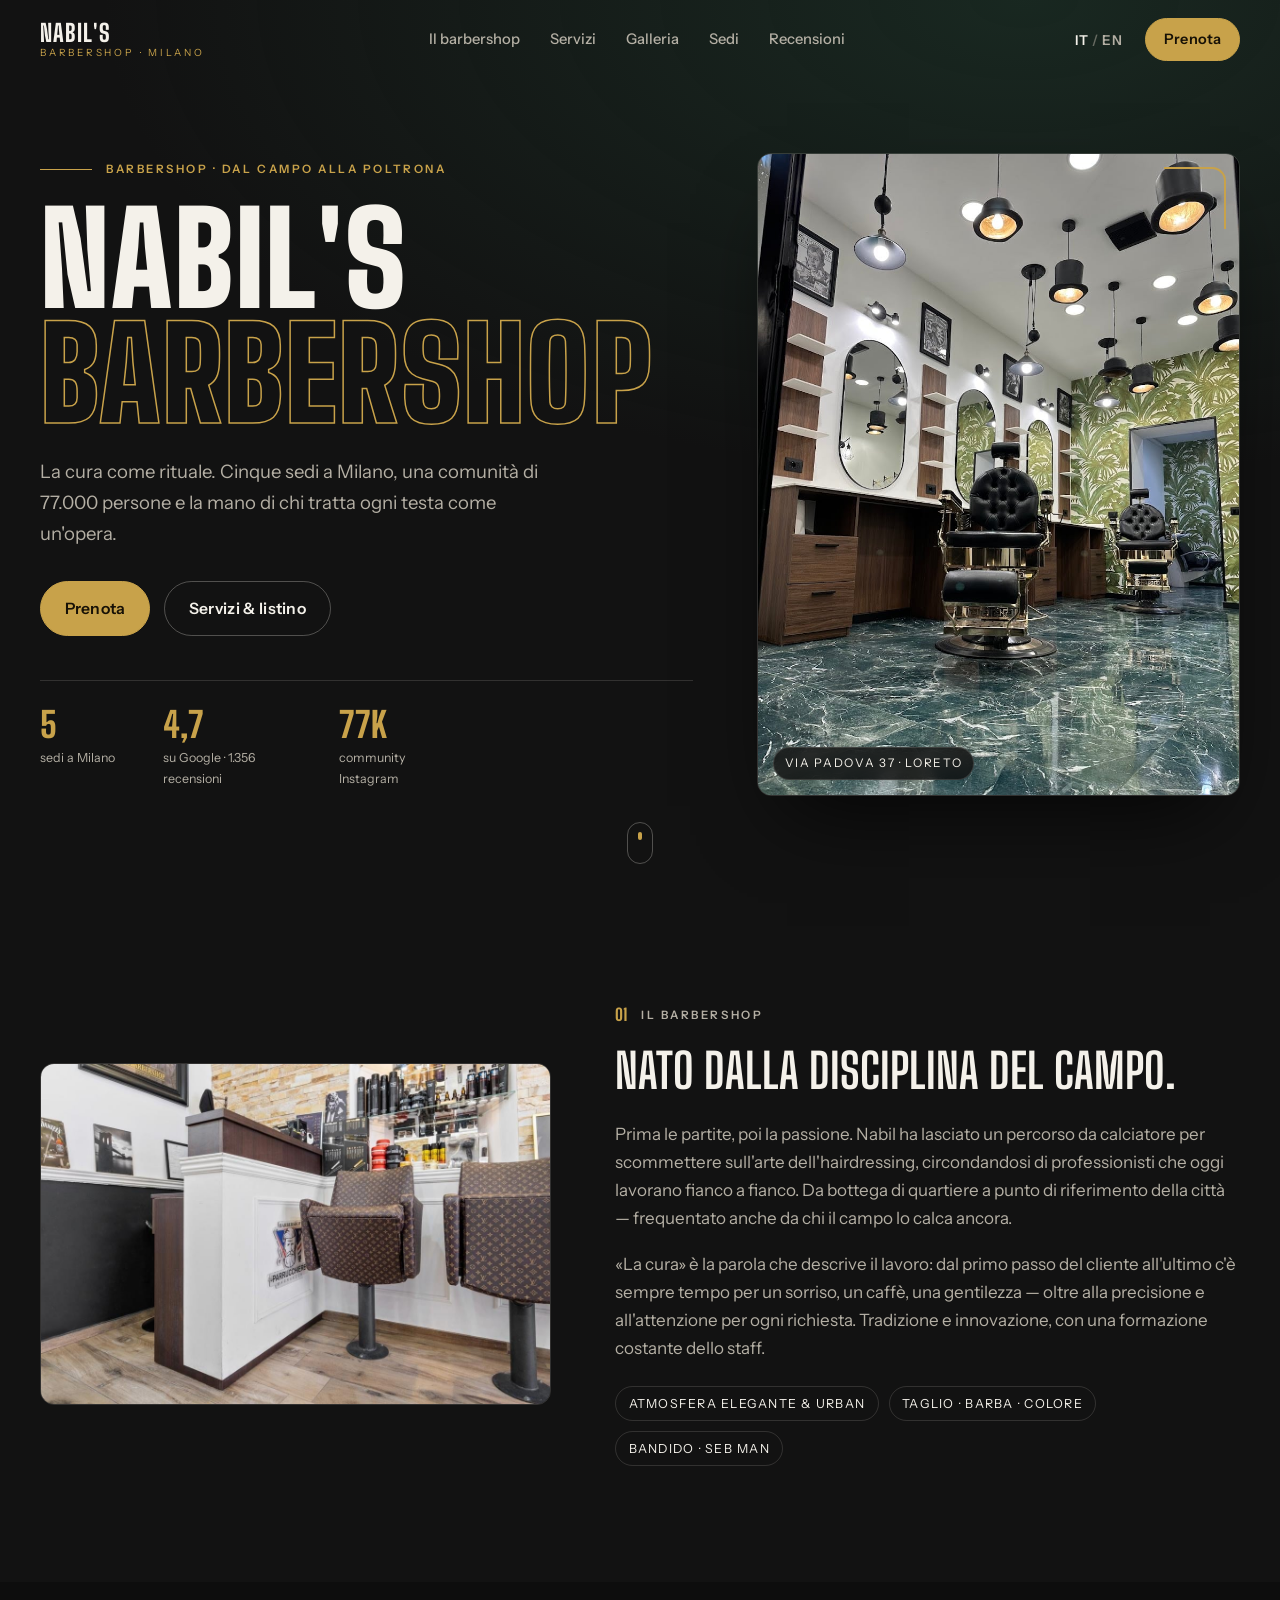
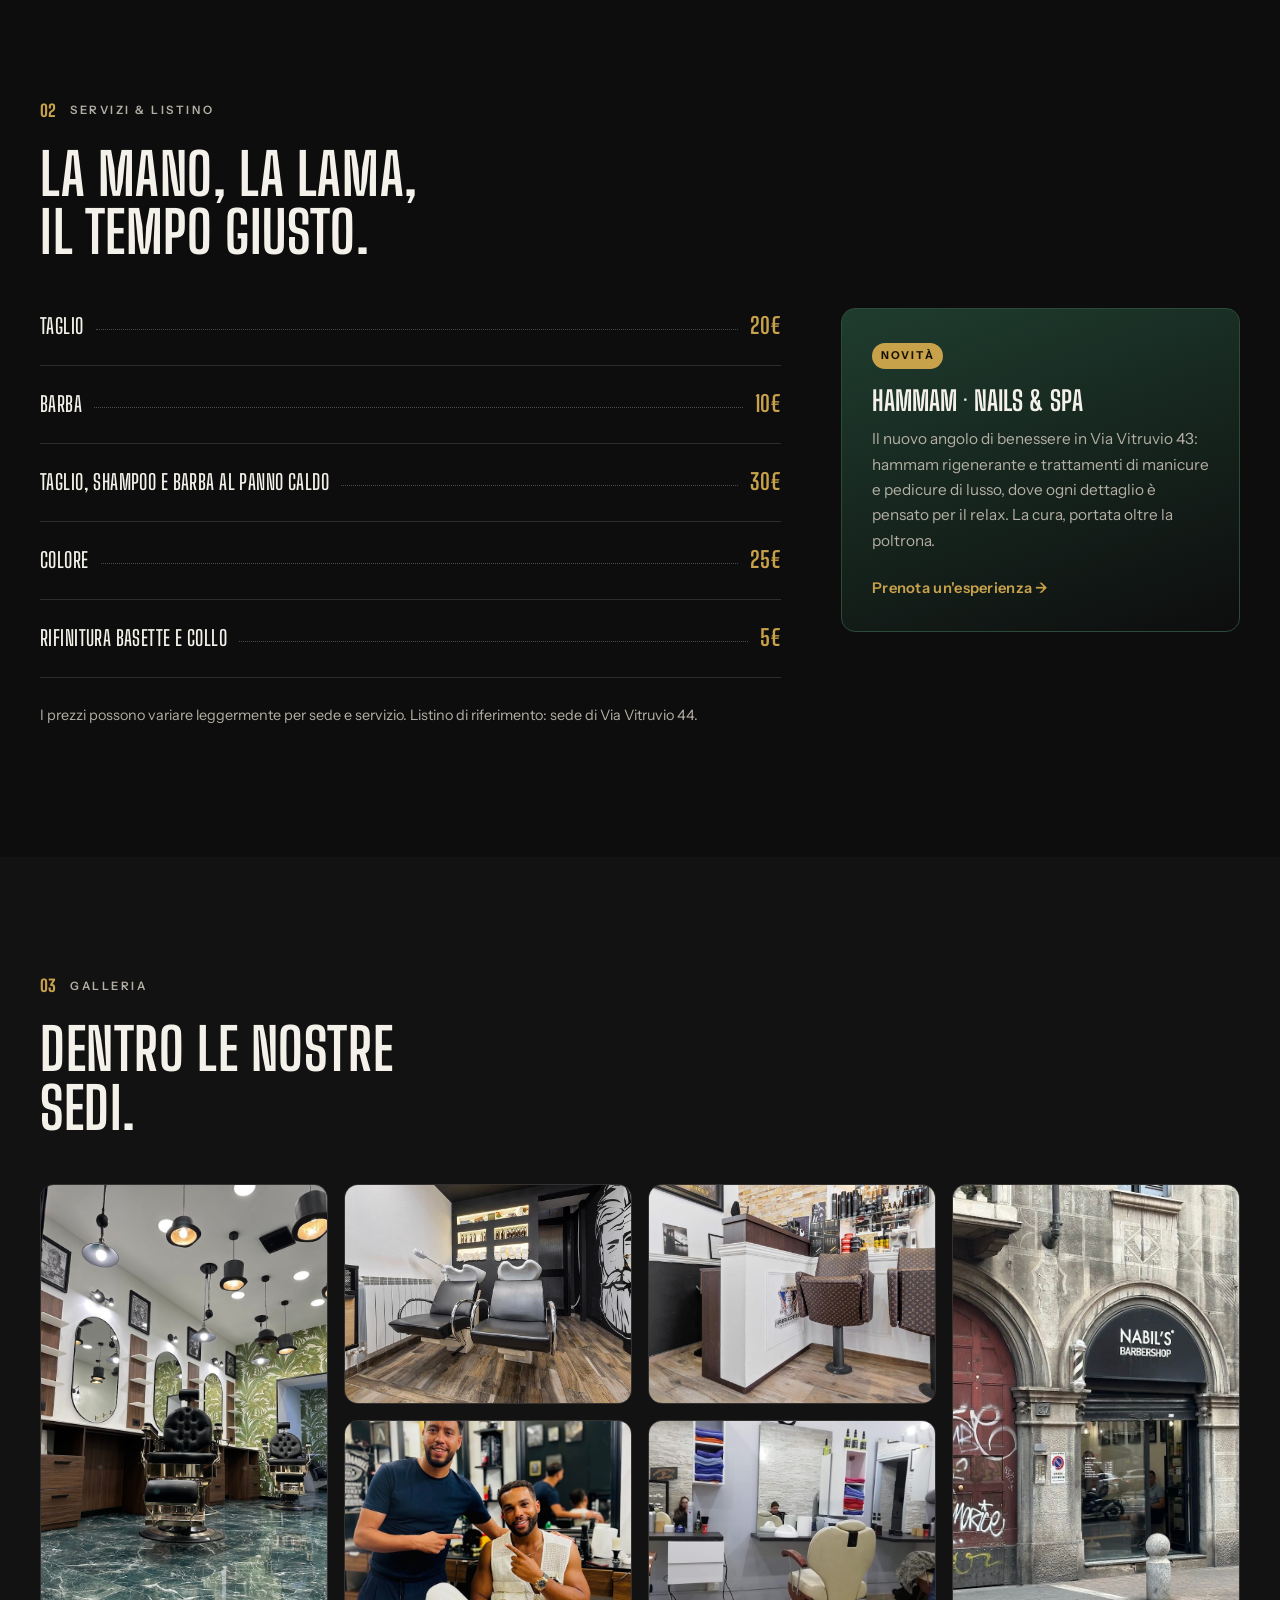
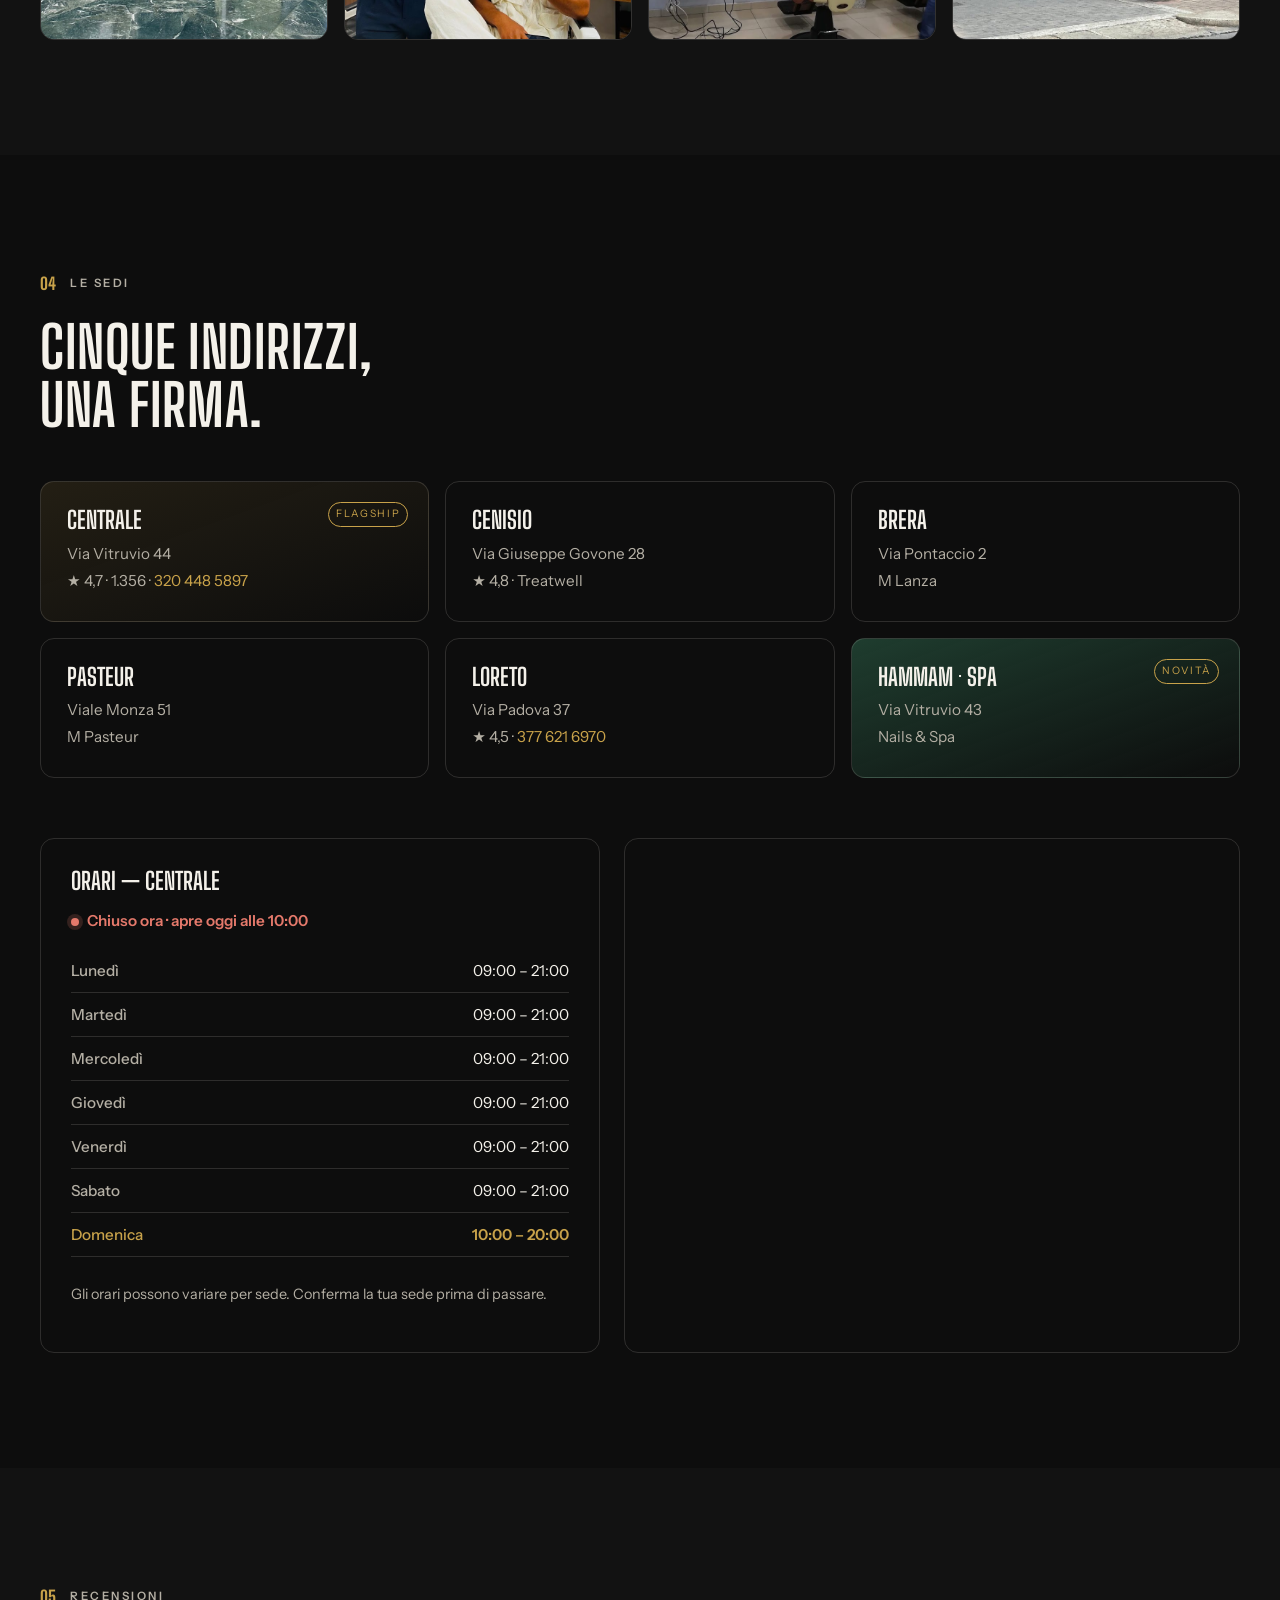
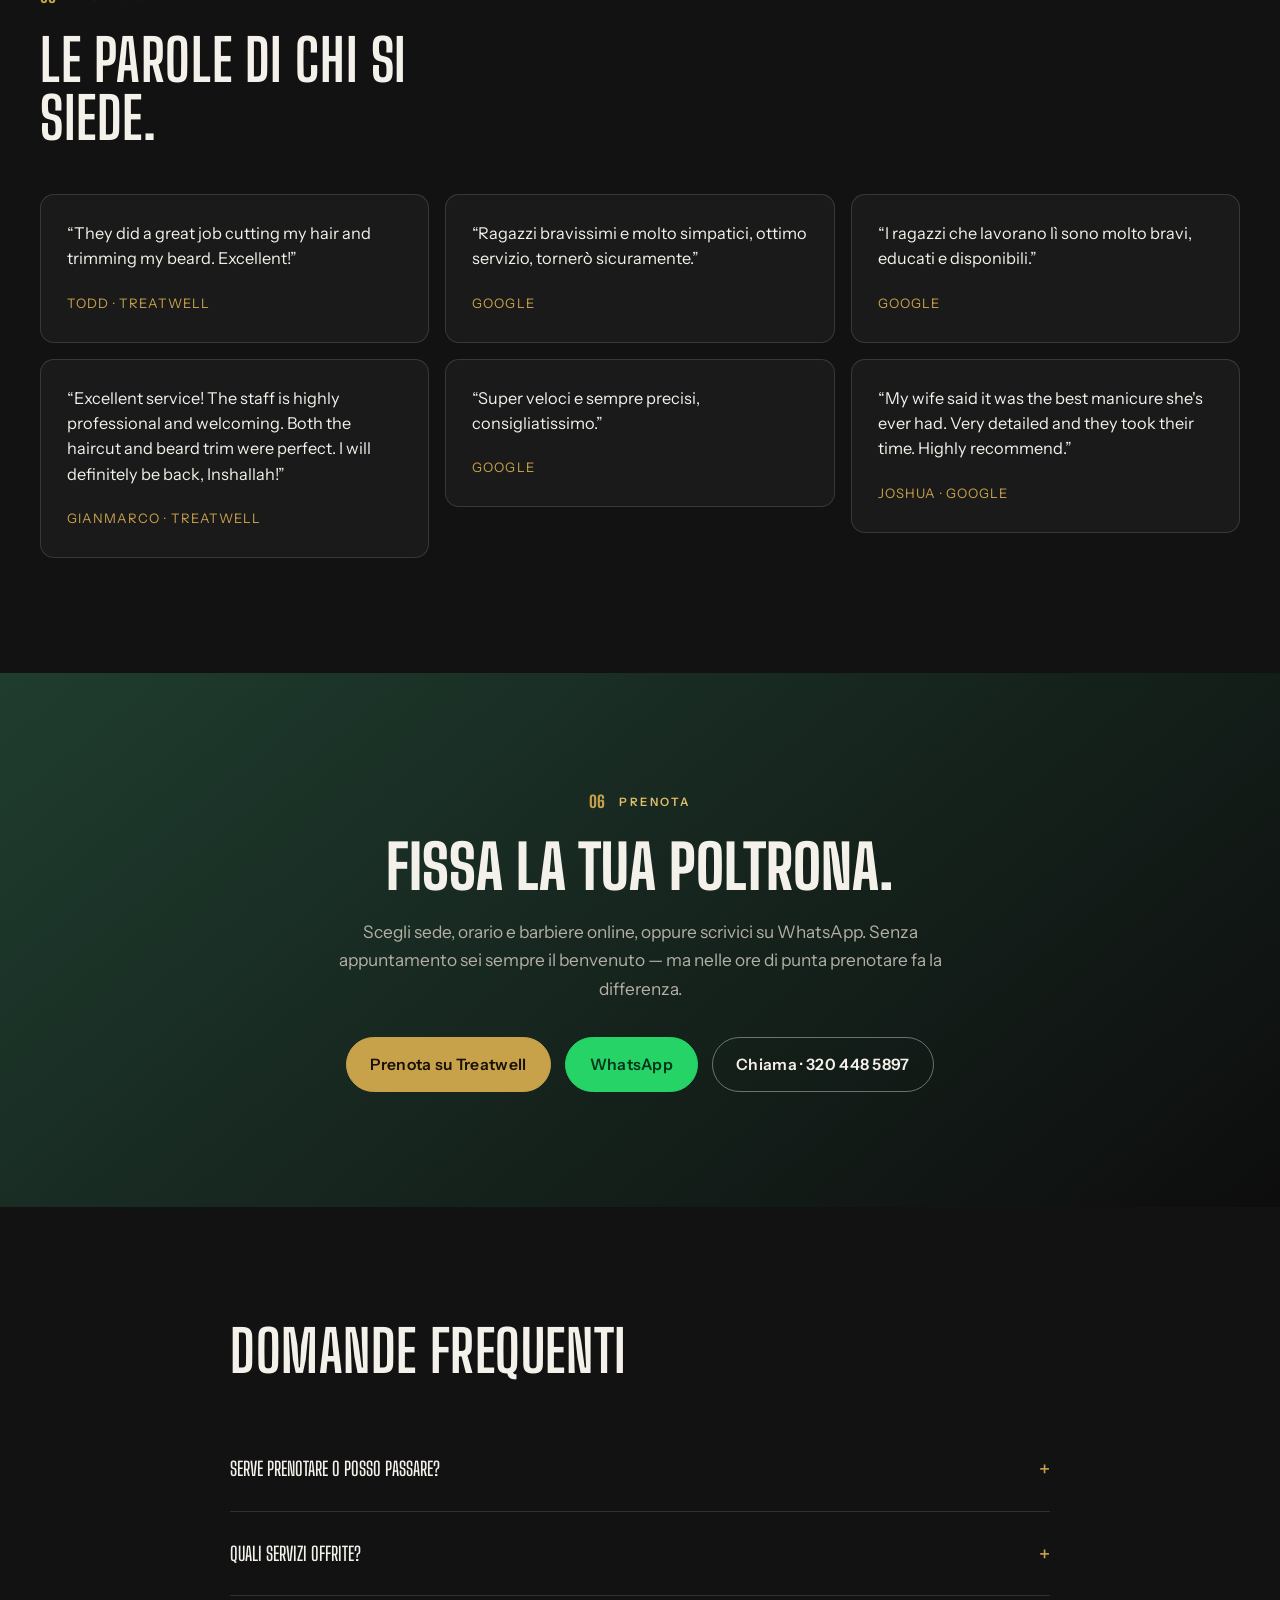
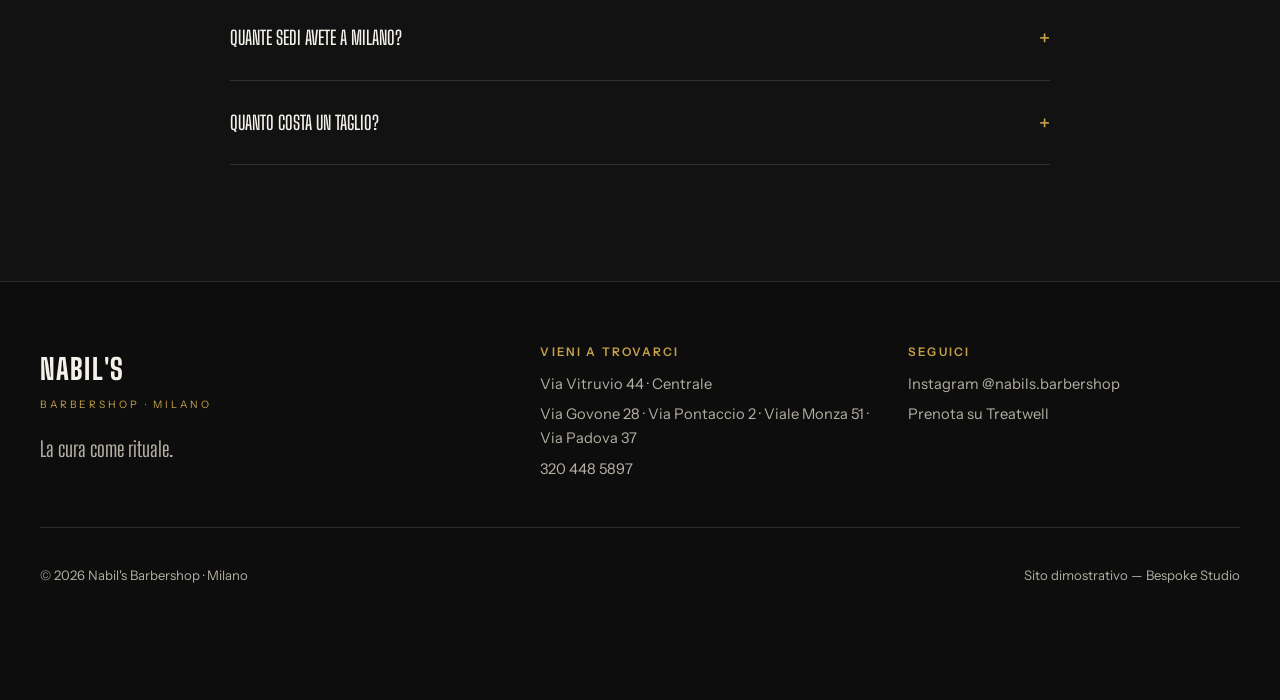
==== index.html @ 321d5876 "Nabil's Barbershop — sito vetrina (demo Bespoke Studio) Barber house urbano a Milano, 5 sedi + Hamma" ====
<!DOCTYPE html>
<html lang="it" class="no-js">
<head>
<meta charset="utf-8">
<script>(function(d){var r=d.documentElement;r.className=r.className.replace('no-js','js');if(matchMedia('(prefers-reduced-motion:reduce)').matches)r.classList.add('reduce-motion');})(document);</script>
<meta name="viewport" content="width=device-width, initial-scale=1">
<title>Nabil's Barbershop — Barbiere a Milano · 5 sedi · La cura come rituale</title>
<meta name="description" content="Nabil's Barbershop: la casa del grooming maschile a Milano. 5 sedi (Centrale, Cenisio, Brera, Pasteur, Loreto) più Hammam, Nails & Spa. Taglio, barba, colore. Prenota online.">
<link rel="canonical" href="https://rotenzark.github.io/nabils-barbershop/">
<meta name="theme-color" content="#121212">
<meta property="og:type" content="business.business">
<meta property="og:title" content="Nabil's Barbershop — Barbiere a Milano · 5 sedi">
<meta property="og:description" content="La cura come rituale. Dal campo alla poltrona: la casa del grooming maschile a Milano. Taglio, barba, colore, hammam & spa.">
<meta property="og:image" content="https://rotenzark.github.io/nabils-barbershop/img/og-image.jpg">
<meta property="og:url" content="https://rotenzark.github.io/nabils-barbershop/">
<meta property="og:locale" content="it_IT">
<meta name="twitter:card" content="summary_large_image">
<meta name="twitter:title" content="Nabil's Barbershop — Barbiere a Milano">
<meta name="twitter:description" content="La cura come rituale. La casa del grooming maschile a Milano, 5 sedi + hammam & spa.">
<meta name="twitter:image" content="https://rotenzark.github.io/nabils-barbershop/img/og-image.jpg">
<link rel="icon" href="img/favicon.svg" type="image/svg+xml">
<link rel="icon" href="img/favicon-32.png" sizes="32x32" type="image/png">
<link rel="apple-touch-icon" href="img/apple-touch-icon.png">
<link rel="preconnect" href="https://fonts.googleapis.com">
<link rel="preconnect" href="https://fonts.gstatic.com" crossorigin>
<link href="https://fonts.googleapis.com/css2?family=Big+Shoulders+Display:wght@500;600;700;800;900&family=Instrument+Sans:ital,wght@0,400;0,500;0,600;1,400&display=swap" rel="stylesheet">
<link rel="stylesheet" href="css/styles.css?v=1">
<script type="application/ld+json">
{
  "@context": "https://schema.org",
  "@type": "HairSalon",
  "name": "Nabil's Barbershop",
  "description": "Barbiere e casa del grooming maschile a Milano con 5 sedi, più hammam, nails & spa. Taglio, barba e colore.",
  "url": "https://rotenzark.github.io/nabils-barbershop/",
  "image": "https://rotenzark.github.io/nabils-barbershop/img/og-image.jpg",
  "telephone": "+39 320 448 5897",
  "priceRange": "€€",
  "currenciesAccepted": "EUR",
  "address": {
    "@type": "PostalAddress",
    "streetAddress": "Via Vitruvio 44",
    "addressLocality": "Milano",
    "postalCode": "20124",
    "addressCountry": "IT"
  },
  "geo": { "@type": "GeoCoordinates", "latitude": 45.4838, "longitude": 9.2053 },
  "sameAs": ["https://www.instagram.com/nabils.barbershop/", "https://www.treatwell.it/salone/barbershop-marrakech/"],
  "openingHoursSpecification": [
    { "@type": "OpeningHoursSpecification", "dayOfWeek": ["Monday","Tuesday","Wednesday","Thursday","Friday","Saturday"], "opens": "09:00", "closes": "21:00" },
    { "@type": "OpeningHoursSpecification", "dayOfWeek": "Sunday", "opens": "10:00", "closes": "20:00" }
  ],
  "department": [
    { "@type": "HairSalon", "name": "Nabil's Barbershop — Centrale", "address": "Via Vitruvio 44, Milano" },
    { "@type": "HairSalon", "name": "Nabil's Barbershop — Cenisio", "address": "Via Giuseppe Govone 28, Milano" },
    { "@type": "HairSalon", "name": "Nabil's Barbershop — Brera", "address": "Via Pontaccio 2, Milano" },
    { "@type": "HairSalon", "name": "Nabil's Barbershop — Pasteur", "address": "Viale Monza 51, Milano" },
    { "@type": "HairSalon", "name": "Nabil's Barbershop — Loreto", "address": "Via Padova 37, Milano" }
  ]
}
</script>
<script type="application/ld+json">
{
  "@context": "https://schema.org",
  "@type": "FAQPage",
  "mainEntity": [
    { "@type": "Question", "name": "Serve prenotare o posso passare?", "acceptedAnswer": { "@type": "Answer", "text": "Puoi passare senza appuntamento in tutte le sedi, ma nelle ore di punta l'attesa può essere lunga: consigliamo di prenotare online su Treatwell o via WhatsApp per scegliere sede, orario e barbiere." } },
    { "@type": "Question", "name": "Quali servizi offre Nabil's Barbershop?", "acceptedAnswer": { "@type": "Answer", "text": "Taglio, barba, taglio con shampoo e barba al panno caldo, colore e rifinitura di basette e collo. Nella sede di Via Vitruvio 43 trovi anche l'area Hammam, Nails & Spa." } },
    { "@type": "Question", "name": "Quante sedi ha Nabil's Barbershop a Milano?", "acceptedAnswer": { "@type": "Answer", "text": "Cinque: Centrale (Via Vitruvio 44), Cenisio (Via Govone 28), Brera (Via Pontaccio 2), Pasteur (Viale Monza 51) e Loreto (Via Padova 37), più l'area benessere Hammam, Nails & Spa in Via Vitruvio 43." } },
    { "@type": "Question", "name": "Quanto costa un taglio?", "acceptedAnswer": { "@type": "Answer", "text": "Il taglio parte da 20€, la barba da 10€ e il pacchetto taglio + shampoo + barba al panno caldo è 30€. I prezzi possono variare leggermente per sede e servizio." } }
  ]
}
</script>
</head>
<body>

<!-- INTRO -->
<div id="intro" class="intro" aria-hidden="true">
  <div class="intro__inner">
    <span class="intro__blade"></span>
    <span class="intro__word">NABIL'S</span>
  </div>
</div>

<a class="skip-link" href="#main" data-i18n="skip">Vai al contenuto</a>

<!-- HEADER -->
<header class="site-header" id="siteHeader">
  <div class="wrap header__row">
    <a class="brand" href="#top" aria-label="Nabil's Barbershop — home">
      <span class="brand__name">NABIL'S</span>
      <span class="brand__sub">Barbershop · Milano</span>
    </a>
    <nav class="nav" id="nav" aria-label="Navigazione principale">
      <a href="#barbershop" data-i18n="nav.about">Il barbershop</a>
      <a href="#servizi" data-i18n="nav.services">Servizi</a>
      <a href="#gallery" data-i18n="nav.gallery">Galleria</a>
      <a href="#sedi" data-i18n="nav.locations">Sedi</a>
      <a href="#recensioni" data-i18n="nav.reviews">Recensioni</a>
    </nav>
    <div class="header__actions">
      <button class="lang" id="langToggle" type="button" aria-label="Switch language to English">
        <span class="lang__it is-active">IT</span><span class="lang__sep">/</span><span class="lang__en">EN</span>
      </button>
      <a class="btn btn--brass header__cta" href="#prenota" data-i18n="cta.book">Prenota</a>
      <button class="burger" id="burger" type="button" aria-label="Apri il menu" aria-expanded="false" aria-controls="nav">
        <span></span><span></span><span></span>
      </button>
    </div>
  </div>
</header>

<main id="main">

<!-- HERO -->
<section class="hero" id="top">
  <div class="wrap hero__grid">
    <div class="hero__text">
      <p class="eyebrow reveal"><span class="eyebrow__line"></span><span data-i18n="hero.eyebrow">Barbershop · dal campo alla poltrona</span></p>
      <h1 class="hero__title reveal">
        <span class="hero__word">NABIL'S</span>
        <span class="hero__word hero__word--outline">BARBERSHOP</span>
      </h1>
      <p class="hero__lead reveal"><span data-i18n="hero.lead">La cura come rituale. Cinque sedi a Milano, una comunità di 77.000 persone e la mano di chi tratta ogni testa come un'opera.</span></p>
      <div class="hero__cta reveal">
        <a class="btn btn--brass" href="#prenota" data-i18n="cta.book">Prenota</a>
        <a class="btn btn--ghost" href="#servizi" data-i18n="hero.cta2">Servizi & listino</a>
      </div>
      <ul class="hero__stats reveal">
        <li><b>5</b><span data-i18n="hero.stat1">sedi a Milano</span></li>
        <li><b>4,7</b><span data-i18n="hero.stat2">su Google · 1.356 recensioni</span></li>
        <li><b>77K</b><span data-i18n="hero.stat3">community Instagram</span></li>
      </ul>
    </div>
    <div class="hero__media reveal">
      <img src="img/hero-loreto.jpg" width="900" height="1200" alt="Interno Nabil's Barbershop: poltrone barbiere in ottone, parete botanica e pavimento in marmo verde" fetchpriority="high">
      <span class="hero__tag">Via Padova 37 · Loreto</span>
    </div>
  </div>
  <a class="scroll-cue" href="#barbershop" aria-hidden="true"><span></span></a>
</section>

<!-- STORY -->
<section class="section story" id="barbershop">
  <div class="wrap story__grid">
    <div class="story__media reveal">
      <img src="img/salon-lv.jpg" width="1080" height="720" loading="lazy" alt="Poltrone in monogramma e bancone con il logo Barbershop Marrakech">
    </div>
    <div class="story__text">
      <p class="label reveal"><span class="num">01</span><span data-i18n="story.label">Il barbershop</span></p>
      <h2 class="reveal" data-i18n="story.title">Nato dalla disciplina del campo.</h2>
      <p class="reveal" data-i18n="story.p1">Prima le partite, poi la passione. Nabil ha lasciato un percorso da calciatore per scommettere sull'arte dell'hairdressing, circondandosi di professionisti che oggi lavorano fianco a fianco. Da bottega di quartiere a punto di riferimento della città — frequentato anche da chi il campo lo calca ancora.</p>
      <p class="reveal" data-i18n="story.p2">«La cura» è la parola che descrive il lavoro: dal primo passo del cliente all'ultimo c'è sempre tempo per un sorriso, un caffè, una gentilezza — oltre alla precisione e all'attenzione per ogni richiesta. Tradizione e innovazione, con una formazione costante dello staff.</p>
      <ul class="story__chips reveal">
        <li data-i18n="story.chip1">Atmosfera elegante & urban</li>
        <li data-i18n="story.chip2">Taglio · Barba · Colore</li>
        <li data-i18n="story.chip3">Bandido · Seb Man</li>
      </ul>
    </div>
  </div>
</section>

<!-- SERVICES -->
<section class="section services" id="servizi">
  <div class="wrap">
    <p class="label reveal"><span class="num">02</span><span data-i18n="services.label">Servizi & listino</span></p>
    <h2 class="section__title reveal" data-i18n="services.title">La mano, la lama, il tempo giusto.</h2>
    <div class="menu-grid">
      <ul class="price-list reveal">
        <li><span class="pl__name" data-i18n="srv.1">Taglio</span><span class="pl__dots"></span><span class="pl__price">20€</span></li>
        <li><span class="pl__name" data-i18n="srv.2">Barba</span><span class="pl__dots"></span><span class="pl__price">10€</span></li>
        <li><span class="pl__name" data-i18n="srv.3">Taglio, shampoo e barba al panno caldo</span><span class="pl__dots"></span><span class="pl__price">30€</span></li>
        <li><span class="pl__name" data-i18n="srv.4">Colore</span><span class="pl__dots"></span><span class="pl__price">25€</span></li>
        <li><span class="pl__name" data-i18n="srv.5">Rifinitura basette e collo</span><span class="pl__dots"></span><span class="pl__price">5€</span></li>
      </ul>
      <div class="wellness reveal">
        <span class="wellness__tag" data-i18n="services.newtag">Novità</span>
        <h3 data-i18n="services.wellnessTitle">Hammam · Nails & Spa</h3>
        <p data-i18n="services.wellnessText">Il nuovo angolo di benessere in Via Vitruvio 43: hammam rigenerante e trattamenti di manicure e pedicure di lusso, dove ogni dettaglio è pensato per il relax. La cura, portata oltre la poltrona.</p>
        <a class="link-arrow" href="#prenota" data-i18n="services.wellnessCta">Prenota un'esperienza</a>
      </div>
    </div>
    <p class="note reveal" data-i18n="services.note">I prezzi possono variare leggermente per sede e servizio. Listino di riferimento: sede di Via Vitruvio 44.</p>
  </div>
</section>

<!-- GALLERY -->
<section class="section gallery" id="gallery">
  <div class="wrap">
    <p class="label reveal"><span class="num">03</span><span data-i18n="gallery.label">Galleria</span></p>
    <h2 class="section__title reveal" data-i18n="gallery.title">Dentro le nostre sedi.</h2>
  </div>
  <div class="gallery__grid wrap">
    <button class="shot shot--tall reveal" data-full="img/hero-loreto.jpg" aria-label="Ingrandisci foto">
      <img src="img/hero-loreto.jpg" width="900" height="1200" loading="lazy" alt="Poltrone barbiere in ottone e parete botanica, sede Loreto">
    </button>
    <button class="shot reveal" data-full="img/salon-wash.jpg" aria-label="Ingrandisci foto">
      <img src="img/salon-wash.jpg" width="1080" height="720" loading="lazy" alt="Stazione di lavaggio con parete grafica del barbiere">
    </button>
    <button class="shot reveal" data-full="img/salon-lv.jpg" aria-label="Ingrandisci foto">
      <img src="img/salon-lv.jpg" width="1080" height="720" loading="lazy" alt="Poltrone monogramma e bancone Barbershop Marrakech">
    </button>
    <button class="shot shot--tall reveal" data-full="img/storefront.jpg" aria-label="Ingrandisci foto">
      <img src="img/storefront.jpg" width="788" height="1050" loading="lazy" alt="Vetrina Nabil's Barbershop sotto un arco milanese">
    </button>
    <button class="shot reveal" data-full="img/client.jpg" aria-label="Ingrandisci foto">
      <img src="img/client.jpg" width="788" height="1050" loading="lazy" alt="Cliente fresco di taglio da Nabil's Barbershop">
    </button>
    <button class="shot reveal" data-full="img/interior2.jpg" aria-label="Ingrandisci foto">
      <img src="img/interior2.jpg" width="788" height="1050" loading="lazy" alt="Interno di una sede Nabil's Barbershop">
    </button>
  </div>
</section>

<!-- SEDI -->
<section class="section locations" id="sedi">
  <div class="wrap">
    <p class="label reveal"><span class="num">04</span><span data-i18n="loc.label">Le sedi</span></p>
    <h2 class="section__title reveal" data-i18n="loc.title">Cinque indirizzi, una firma.</h2>
    <div class="loc__grid">
      <article class="loc-card loc-card--flag reveal">
        <span class="loc-card__pin" data-i18n="loc.flag">Flagship</span>
        <h3>Centrale</h3>
        <p>Via Vitruvio 44</p>
        <p class="loc-card__meta">★ 4,7 · 1.356 · <a href="tel:+393204485897">320 448 5897</a></p>
      </article>
      <article class="loc-card reveal">
        <h3>Cenisio</h3>
        <p>Via Giuseppe Govone 28</p>
        <p class="loc-card__meta">★ 4,8 · Treatwell</p>
      </article>
      <article class="loc-card reveal">
        <h3>Brera</h3>
        <p>Via Pontaccio 2</p>
        <p class="loc-card__meta" data-i18n="loc.lanza">M Lanza</p>
      </article>
      <article class="loc-card reveal">
        <h3>Pasteur</h3>
        <p>Viale Monza 51</p>
        <p class="loc-card__meta" data-i18n="loc.pasteur">M Pasteur</p>
      </article>
      <article class="loc-card reveal">
        <h3>Loreto</h3>
        <p>Via Padova 37</p>
        <p class="loc-card__meta">★ 4,5 · <a href="tel:+393776216970">377 621 6970</a></p>
      </article>
      <article class="loc-card loc-card--spa reveal">
        <span class="loc-card__pin" data-i18n="services.newtag">Novità</span>
        <h3>Hammam · Spa</h3>
        <p>Via Vitruvio 43</p>
        <p class="loc-card__meta" data-i18n="loc.spa">Nails & Spa</p>
      </article>
    </div>

    <div class="dove__grid">
      <div class="hours reveal" id="hours">
        <h3 data-i18n="hours.title">Orari — Centrale</h3>
        <p class="hours__status" id="hoursStatus" aria-live="polite"></p>
        <table class="hours__table">
          <tbody>
            <tr data-day="1"><th data-i18n="day.mon">Lunedì</th><td>09:00 – 21:00</td></tr>
            <tr data-day="2"><th data-i18n="day.tue">Martedì</th><td>09:00 – 21:00</td></tr>
            <tr data-day="3"><th data-i18n="day.wed">Mercoledì</th><td>09:00 – 21:00</td></tr>
            <tr data-day="4"><th data-i18n="day.thu">Giovedì</th><td>09:00 – 21:00</td></tr>
            <tr data-day="5"><th data-i18n="day.fri">Venerdì</th><td>09:00 – 21:00</td></tr>
            <tr data-day="6"><th data-i18n="day.sat">Sabato</th><td>09:00 – 21:00</td></tr>
            <tr data-day="0"><th data-i18n="day.sun">Domenica</th><td>10:00 – 20:00</td></tr>
          </tbody>
        </table>
        <p class="note" data-i18n="hours.note">Gli orari possono variare per sede. Conferma la tua sede prima di passare.</p>
      </div>
      <div class="map reveal">
        <iframe title="Mappa Nabil's Barbershop, Via Vitruvio 44 Milano" src="https://www.google.com/maps?q=Via+Vitruvio+44,+Milano&output=embed" loading="lazy" referrerpolicy="no-referrer-when-downgrade"></iframe>
      </div>
    </div>
  </div>
</section>

<!-- REVIEWS -->
<section class="section reviews" id="recensioni">
  <div class="wrap">
    <p class="label reveal"><span class="num">05</span><span data-i18n="rev.label">Recensioni</span></p>
    <h2 class="section__title reveal" data-i18n="rev.title">Le parole di chi si siede.</h2>
    <div class="rev__grid">
      <blockquote class="rev-card reveal">
        <p>“They did a great job cutting my hair and trimming my beard. Excellent!”</p>
        <cite>Todd · Treatwell</cite>
      </blockquote>
      <blockquote class="rev-card reveal">
        <p>“Excellent service! The staff is highly professional and welcoming. Both the haircut and beard trim were perfect. I will definitely be back, Inshallah!”</p>
        <cite>Gianmarco · Treatwell</cite>
      </blockquote>
      <blockquote class="rev-card reveal">
        <p>“Ragazzi bravissimi e molto simpatici, ottimo servizio, tornerò sicuramente.”</p>
        <cite>Google</cite>
      </blockquote>
      <blockquote class="rev-card reveal">
        <p>“Super veloci e sempre precisi, consigliatissimo.”</p>
        <cite>Google</cite>
      </blockquote>
      <blockquote class="rev-card reveal">
        <p>“I ragazzi che lavorano lì sono molto bravi, educati e disponibili.”</p>
        <cite>Google</cite>
      </blockquote>
      <blockquote class="rev-card reveal">
        <p>“My wife said it was the best manicure she's ever had. Very detailed and they took their time. Highly recommend.”</p>
        <cite>Joshua · Google</cite>
      </blockquote>
    </div>
  </div>
</section>

<!-- PRENOTA -->
<section class="section book" id="prenota">
  <div class="wrap book__inner reveal">
    <p class="label label--light"><span class="num">06</span><span data-i18n="book.label">Prenota</span></p>
    <h2 data-i18n="book.title">Fissa la tua poltrona.</h2>
    <p class="book__lead" data-i18n="book.lead">Scegli sede, orario e barbiere online, oppure scrivici su WhatsApp. Senza appuntamento sei sempre il benvenuto — ma nelle ore di punta prenotare fa la differenza.</p>
    <div class="book__cta">
      <a class="btn btn--brass" href="https://www.treatwell.it/salone/barbershop-marrakech/" target="_blank" rel="noopener" data-i18n="book.tw">Prenota su Treatwell</a>
      <a class="btn btn--wa" id="waBtn" href="https://wa.me/393204485897?text=Ciao%20Nabil's!%20Vorrei%20prenotare%20un%20appuntamento." target="_blank" rel="noopener">WhatsApp</a>
      <a class="btn btn--ghost btn--ghost-light" href="tel:+393204485897" data-i18n="book.call">Chiama · 320 448 5897</a>
    </div>
  </div>
</section>

<!-- FAQ -->
<section class="section faq" id="faq">
  <div class="wrap faq__wrap">
    <h2 class="section__title reveal" data-i18n="faq.title">Domande frequenti</h2>
    <div class="faq__list">
      <details class="faq-item reveal">
        <summary data-i18n="faq.q1">Serve prenotare o posso passare?</summary>
        <p data-i18n="faq.a1">Puoi passare senza appuntamento in tutte le sedi, ma nelle ore di punta l'attesa può essere lunga: consigliamo di prenotare online su Treatwell o via WhatsApp per scegliere sede, orario e barbiere.</p>
      </details>
      <details class="faq-item reveal">
        <summary data-i18n="faq.q2">Quali servizi offrite?</summary>
        <p data-i18n="faq.a2">Taglio, barba, taglio con shampoo e barba al panno caldo, colore e rifinitura di basette e collo. In Via Vitruvio 43 trovi anche l'area Hammam, Nails & Spa.</p>
      </details>
      <details class="faq-item reveal">
        <summary data-i18n="faq.q3">Quante sedi avete a Milano?</summary>
        <p data-i18n="faq.a3">Cinque: Centrale (Via Vitruvio 44), Cenisio (Via Govone 28), Brera (Via Pontaccio 2), Pasteur (Viale Monza 51) e Loreto (Via Padova 37), più l'area benessere in Via Vitruvio 43.</p>
      </details>
      <details class="faq-item reveal">
        <summary data-i18n="faq.q4">Quanto costa un taglio?</summary>
        <p data-i18n="faq.a4">Il taglio parte da 20€, la barba da 10€ e il pacchetto taglio + shampoo + barba al panno caldo è 30€. I prezzi possono variare leggermente per sede.</p>
      </details>
    </div>
  </div>
</section>

</main>

<footer class="site-footer">
  <div class="wrap footer__grid">
    <div class="footer__brand">
      <span class="brand__name">NABIL'S</span>
      <span class="brand__sub">Barbershop · Milano</span>
      <p class="footer__concept" data-i18n="hero.lead2">La cura come rituale.</p>
    </div>
    <div class="footer__col">
      <h4 data-i18n="footer.visit">Vieni a trovarci</h4>
      <p>Via Vitruvio 44 · Centrale</p>
      <p>Via Govone 28 · Via Pontaccio 2 · Viale Monza 51 · Via Padova 37</p>
      <p><a href="tel:+393204485897">320 448 5897</a></p>
    </div>
    <div class="footer__col">
      <h4 data-i18n="footer.follow">Seguici</h4>
      <p><a href="https://www.instagram.com/nabils.barbershop/" target="_blank" rel="noopener">Instagram @nabils.barbershop</a></p>
      <p><a href="https://www.treatwell.it/salone/barbershop-marrakech/" target="_blank" rel="noopener">Prenota su Treatwell</a></p>
    </div>
  </div>
  <div class="wrap footer__base">
    <p>© <span id="year"></span> Nabil's Barbershop · Milano</p>
    <p class="footer__credit" data-i18n="footer.credit">Sito dimostrativo — Bespoke Studio</p>
  </div>
</footer>

<!-- action bar mobile -->
<div class="action-bar">
  <a href="tel:+393204485897" data-i18n="ab.call">Chiama</a>
  <a href="https://wa.me/393204485897?text=Ciao%20Nabil's!%20Vorrei%20prenotare%20un%20appuntamento." target="_blank" rel="noopener">WhatsApp</a>
  <a href="https://www.treatwell.it/salone/barbershop-marrakech/" target="_blank" rel="noopener" class="action-bar__book" data-i18n="cta.book">Prenota</a>
</div>

<!-- lightbox -->
<div class="lightbox" id="lightbox" aria-hidden="true" role="dialog" aria-modal="true" aria-label="Foto ingrandita">
  <button class="lightbox__close" id="lightboxClose" aria-label="Chiudi">×</button>
  <img id="lightboxImg" src="" alt="">
</div>

<script src="js/main.js?v=1"></script>
</body>
</html>
---- css/styles.css ----
/* ===== Nabil's Barbershop — La cura come rituale ===== */
:root{
  --bg:#121212;
  --bg-2:#0d0d0d;
  --panel:#1a1a1a;
  --ink:#F4F1EA;
  --muted:#B4AFA4;
  --brass:#C8A24A;
  --brass-2:#E0BE6A;
  --green:#1F3D2F;
  --green-2:#2C4A3A;
  --line:rgba(244,241,234,0.14);
  --line-strong:rgba(244,241,234,0.28);
  --wrap:1200px;
  --r:14px;
  --ease:cubic-bezier(.22,.61,.36,1);
  --disp:"Big Shoulders Display",Impact,sans-serif;
  --body:"Instrument Sans",system-ui,sans-serif;
}
*{box-sizing:border-box}
html{scroll-behavior:smooth}
@media (prefers-reduced-motion:reduce){html{scroll-behavior:auto}}
body{
  margin:0;background:var(--bg);color:var(--ink);
  font-family:var(--body);font-size:17px;line-height:1.65;
  -webkit-font-smoothing:antialiased;overflow-x:hidden;
}
img{max-width:100%;height:auto;display:block}
a{color:inherit;text-decoration:none}
h1,h2,h3,h4{margin:0;font-weight:400;line-height:1.02}
.wrap{width:min(100% - 44px,var(--wrap));margin-inline:auto}
.section{padding:clamp(64px,9vw,128px) 0}

/* reveal */
.js .reveal{opacity:0;transform:translateY(26px);transition:opacity .8s var(--ease),transform .8s var(--ease)}
.js .reveal.is-visible{opacity:1;transform:none}
@media (prefers-reduced-motion:reduce){.js .reveal{opacity:1;transform:none;transition:none}}

/* ===== typography helpers ===== */
.eyebrow,.label{font-family:var(--body);font-weight:600;letter-spacing:.22em;text-transform:uppercase;font-size:.72rem;color:var(--brass)}
.eyebrow{display:flex;align-items:center;gap:14px;margin:0 0 22px}
.eyebrow__line{width:52px;height:1px;background:var(--brass);display:inline-block}
.label{display:flex;align-items:center;gap:14px;margin:0 0 20px;color:var(--muted)}
.label .num{font-family:var(--disp);font-weight:800;font-size:1.05rem;color:var(--brass);letter-spacing:0}
.section__title{font-family:var(--disp);font-weight:700;text-transform:uppercase;font-size:clamp(2.1rem,5.2vw,3.6rem);letter-spacing:.01em;margin:0 0 46px;max-width:16ch}
.note{color:var(--muted);font-size:.9rem;margin-top:26px}

/* ===== buttons ===== */
.btn{display:inline-flex;align-items:center;justify-content:center;gap:.5em;
  font-family:var(--body);font-weight:600;font-size:.98rem;letter-spacing:.02em;
  padding:.85em 1.5em;border-radius:100px;border:1px solid transparent;cursor:pointer;
  transition:transform .3s var(--ease),background .3s,color .3s,border-color .3s}
.btn:hover{transform:translateY(-2px)}
.btn--brass{background:var(--brass);color:#171106;border-color:var(--brass)}
.btn--brass:hover{background:var(--brass-2);border-color:var(--brass-2)}
.btn--ghost{border-color:var(--line-strong);color:var(--ink)}
.btn--ghost:hover{border-color:var(--brass);color:var(--brass)}
.btn--ghost-light{border-color:rgba(244,241,234,.4)}
.btn--wa{background:#25D366;color:#06331b;border-color:#25D366}
.btn--wa:hover{background:#20c05c}

/* ===== intro ===== */
.intro{position:fixed;inset:0;z-index:200;background:var(--bg-2);display:flex;align-items:center;justify-content:center;overflow:hidden}
.intro__inner{position:relative;display:flex;align-items:center;justify-content:center}
.intro__word{font-family:var(--disp);font-weight:900;font-size:clamp(3rem,14vw,9rem);letter-spacing:.02em;color:var(--ink);
  opacity:0;animation:introWord .9s .5s var(--ease) forwards}
.intro__blade{position:absolute;left:-10%;top:50%;height:2px;width:120%;background:linear-gradient(90deg,transparent,var(--brass),transparent);
  transform:translateY(-50%) scaleX(0);transform-origin:left;animation:introBlade 1s var(--ease) forwards}
.intro.is-done{opacity:0;visibility:hidden;transition:opacity .6s ease,visibility .6s}
@keyframes introBlade{0%{transform:translateY(-50%) scaleX(0)}55%{transform:translateY(-50%) scaleX(1)}100%{transform:translateY(-50%) scaleX(1);opacity:.5}}
@keyframes introWord{to{opacity:1}}
.no-js .intro,.reduce-motion .intro{display:none}

.skip-link{position:fixed;left:-999px;top:8px;z-index:300;background:var(--brass);color:#171106;padding:.6em 1em;border-radius:8px}
.skip-link:focus{left:8px}

/* ===== header ===== */
.site-header{position:fixed;top:0;left:0;right:0;z-index:120;transition:background .4s,border-color .4s,padding .4s;border-bottom:1px solid transparent}
.header__row{display:flex;align-items:center;justify-content:space-between;gap:20px;padding:18px 0}
.site-header.scrolled{background:rgba(14,14,14,.86);backdrop-filter:blur(12px);border-bottom-color:var(--line)}
.brand{display:flex;flex-direction:column;line-height:1}
.brand__name{font-family:var(--disp);font-weight:800;font-size:1.5rem;letter-spacing:.04em}
.brand__sub{font-size:.62rem;letter-spacing:.28em;text-transform:uppercase;color:var(--brass);margin-top:3px}
.nav{display:flex;gap:30px}
.nav a{font-size:.92rem;font-weight:500;color:var(--muted);position:relative;transition:color .3s}
.nav a:hover{color:var(--ink)}
.nav a::after{content:"";position:absolute;left:0;bottom:-6px;width:0;height:1px;background:var(--brass);transition:width .3s var(--ease)}
.nav a:hover::after{width:100%}
.header__actions{display:flex;align-items:center;gap:16px}
.lang{background:none;border:none;color:var(--muted);cursor:pointer;font-family:var(--body);font-size:.85rem;font-weight:600;letter-spacing:.08em;padding:6px}
.lang .is-active{color:var(--ink)}
.lang__sep{margin:0 3px;opacity:.5}
.header__cta{padding:.6em 1.2em;font-size:.9rem}
.burger{display:none;flex-direction:column;gap:5px;background:none;border:none;cursor:pointer;padding:6px}
.burger span{width:26px;height:2px;background:var(--ink);transition:transform .3s,opacity .3s}
.burger[aria-expanded="true"] span:nth-child(1){transform:translateY(7px) rotate(45deg)}
.burger[aria-expanded="true"] span:nth-child(2){opacity:0}
.burger[aria-expanded="true"] span:nth-child(3){transform:translateY(-7px) rotate(-45deg)}

/* ===== hero ===== */
.hero{position:relative;padding:clamp(120px,17vh,180px) 0 clamp(60px,8vw,90px);
  background:radial-gradient(120% 90% at 80% 0%,rgba(31,61,47,.5),transparent 60%),var(--bg)}
.hero__grid{display:grid;grid-template-columns:1.15fr .85fr;gap:clamp(30px,5vw,70px);align-items:center}
.hero__title{margin:0 0 26px}
.hero__word{display:block;font-family:var(--disp);font-weight:900;text-transform:uppercase;
  font-size:clamp(3.4rem,11vw,8rem);letter-spacing:.01em;line-height:.9}
.hero__word--outline{color:transparent;-webkit-text-stroke:1.5px var(--brass);text-stroke:1.5px var(--brass)}
.hero__lead{font-size:1.16rem;color:var(--muted);max-width:44ch;margin:0 0 32px}
.hero__cta{display:flex;flex-wrap:wrap;gap:14px;margin-bottom:44px}
.hero__stats{list-style:none;margin:0;padding:26px 0 0;border-top:1px solid var(--line);display:flex;gap:clamp(22px,4vw,48px)}
.hero__stats li{display:flex;flex-direction:column}
.hero__stats b{font-family:var(--disp);font-weight:800;font-size:2.2rem;color:var(--brass);line-height:1}
.hero__stats span{font-size:.78rem;color:var(--muted);margin-top:6px;max-width:16ch}
.hero__media{position:relative}
.hero__media img{width:100%;border-radius:var(--r);border:1px solid var(--line);
  box-shadow:0 40px 80px -30px rgba(0,0,0,.8)}
.hero__media::before{content:"";position:absolute;inset:14px 14px auto auto;width:60px;height:60px;
  border-top:2px solid var(--brass);border-right:2px solid var(--brass);border-top-right-radius:var(--r);pointer-events:none}
.hero__tag{position:absolute;left:16px;bottom:16px;background:rgba(14,14,14,.8);backdrop-filter:blur(6px);
  color:var(--ink);font-size:.74rem;letter-spacing:.14em;text-transform:uppercase;padding:.5em .9em;border-radius:100px;border:1px solid var(--line)}
.scroll-cue{position:absolute;left:50%;bottom:22px;transform:translateX(-50%);width:26px;height:42px;border:1.5px solid var(--line-strong);border-radius:100px}
.scroll-cue span{position:absolute;left:50%;top:9px;width:4px;height:8px;background:var(--brass);border-radius:4px;transform:translateX(-50%);animation:cue 1.7s infinite}
@keyframes cue{0%{opacity:0;transform:translate(-50%,0)}40%{opacity:1}80%{opacity:0;transform:translate(-50%,14px)}}

/* ===== story ===== */
.story__grid{display:grid;grid-template-columns:.9fr 1.1fr;gap:clamp(30px,5vw,64px);align-items:center}
.story__media img{border-radius:var(--r);border:1px solid var(--line);width:100%}
.story h2{font-family:var(--disp);font-weight:700;text-transform:uppercase;font-size:clamp(1.9rem,4.4vw,3rem);margin:0 0 24px}
.story p{color:var(--muted);margin:0 0 18px}
.story__chips{list-style:none;margin:24px 0 0;padding:0;display:flex;flex-wrap:wrap;gap:10px}
.story__chips li{font-size:.78rem;letter-spacing:.1em;text-transform:uppercase;color:var(--ink);
  border:1px solid var(--line);border-radius:100px;padding:.5em 1em}

/* ===== services ===== */
.services{background:var(--bg-2)}
.menu-grid{display:grid;grid-template-columns:1.3fr .7fr;gap:clamp(30px,5vw,60px);align-items:start}
.price-list{list-style:none;margin:0;padding:0}
.price-list li{display:flex;align-items:baseline;gap:12px;padding:20px 0;border-bottom:1px solid var(--line)}
.price-list li:first-child{padding-top:0}
.pl__name{font-family:var(--disp);font-weight:600;text-transform:uppercase;letter-spacing:.02em;font-size:1.32rem}
.pl__dots{flex:1;border-bottom:1px dotted var(--line-strong);transform:translateY(-4px)}
.pl__price{font-family:var(--disp);font-weight:700;font-size:1.4rem;color:var(--brass)}
.wellness{background:linear-gradient(160deg,var(--green),var(--bg-2));border:1px solid var(--green-2);border-radius:var(--r);padding:30px}
.wellness__tag{display:inline-block;font-size:.68rem;letter-spacing:.2em;text-transform:uppercase;color:#171106;background:var(--brass);padding:.35em .8em;border-radius:100px;font-weight:700}
.wellness h3{font-family:var(--disp);font-weight:700;text-transform:uppercase;font-size:1.7rem;margin:18px 0 12px}
.wellness p{color:var(--muted);font-size:.96rem;margin:0 0 20px}
.link-arrow{color:var(--brass);font-weight:600;font-size:.92rem;letter-spacing:.02em}
.link-arrow::after{content:" →";transition:margin .3s}
.link-arrow:hover::after{margin-left:5px}

/* ===== gallery ===== */
.gallery__grid{display:grid;grid-template-columns:repeat(4,1fr);grid-auto-rows:220px;gap:16px}
.shot{padding:0;border:1px solid var(--line);border-radius:var(--r);overflow:hidden;cursor:pointer;background:none;position:relative}
.shot img{width:100%;height:100%;object-fit:cover;transition:transform .7s var(--ease)}
.shot::after{content:"";position:absolute;inset:0;background:linear-gradient(0deg,rgba(0,0,0,.25),transparent 50%);opacity:0;transition:opacity .4s}
.shot:hover img{transform:scale(1.06)}
.shot:hover::after{opacity:1}
.shot--tall{grid-row:span 2}

/* ===== locations ===== */
.locations{background:var(--bg-2)}
.loc__grid{display:grid;grid-template-columns:repeat(3,1fr);gap:16px;margin-bottom:clamp(36px,5vw,60px)}
.loc-card{border:1px solid var(--line);border-radius:var(--r);padding:26px;position:relative;transition:border-color .3s,transform .3s var(--ease)}
.loc-card:hover{border-color:var(--brass);transform:translateY(-4px)}
.loc-card h3{font-family:var(--disp);font-weight:700;text-transform:uppercase;font-size:1.5rem;margin-bottom:8px}
.loc-card p{color:var(--muted);font-size:.95rem;margin:2px 0}
.loc-card__meta{font-size:.85rem}
.loc-card__meta a{color:var(--brass)}
.loc-card__pin{position:absolute;top:20px;right:20px;font-size:.64rem;letter-spacing:.16em;text-transform:uppercase;
  color:var(--brass);border:1px solid var(--brass);border-radius:100px;padding:.3em .7em}
.loc-card--flag{background:linear-gradient(160deg,rgba(200,162,74,.12),transparent)}
.loc-card--spa{background:linear-gradient(160deg,var(--green),transparent)}
.dove__grid{display:grid;grid-template-columns:1fr 1.1fr;gap:24px;align-items:stretch}
.hours{border:1px solid var(--line);border-radius:var(--r);padding:30px}
.hours h3{font-family:var(--disp);font-weight:700;text-transform:uppercase;font-size:1.5rem;margin-bottom:14px}
.hours__status{font-weight:600;margin:0 0 16px;font-size:.95rem}
.hours__status .dot{display:inline-block;width:8px;height:8px;border-radius:50%;margin-right:8px;vertical-align:middle}
.is-open{color:#7BD88F}.is-open .dot{background:#7BD88F;box-shadow:0 0 0 4px rgba(123,216,143,.18)}
.is-closed{color:#E4796B}.is-closed .dot{background:#E4796B;box-shadow:0 0 0 4px rgba(228,121,107,.18)}
.hours__table{width:100%;border-collapse:collapse}
.hours__table th,.hours__table td{text-align:left;padding:9px 0;font-weight:400;font-size:.95rem;border-bottom:1px solid var(--line)}
.hours__table th{color:var(--muted);font-weight:500}
.hours__table td{text-align:right;color:var(--ink)}
.hours__table tr.today th{color:var(--brass)}
.hours__table tr.today td{color:var(--brass);font-weight:600}
.map{border-radius:var(--r);overflow:hidden;border:1px solid var(--line);min-height:340px}
.map iframe{width:100%;height:100%;min-height:340px;border:0;filter:grayscale(.3) contrast(1.05)}

/* ===== reviews ===== */
.rev__grid{columns:3;column-gap:16px}
.rev-card{break-inside:avoid;margin:0 0 16px;border:1px solid var(--line);border-radius:var(--r);padding:26px;background:var(--panel)}
.rev-card p{margin:0 0 16px;font-size:1.02rem;line-height:1.55}
.rev-card cite{font-style:normal;font-size:.82rem;letter-spacing:.08em;text-transform:uppercase;color:var(--brass)}

/* ===== book ===== */
.book{background:linear-gradient(140deg,var(--green),var(--bg-2));text-align:center}
.book__inner{max-width:720px;margin-inline:auto}
.book .label{justify-content:center;color:var(--brass-2)}
.book h2{font-family:var(--disp);font-weight:800;text-transform:uppercase;font-size:clamp(2.2rem,5.5vw,3.8rem);margin:0 0 20px}
.book__lead{color:var(--muted);font-size:1.08rem;margin:0 auto 34px;max-width:52ch}
.book__cta{display:flex;flex-wrap:wrap;gap:14px;justify-content:center}

/* ===== faq ===== */
.faq__wrap{max-width:820px;margin-inline:auto}
.faq__list{margin-top:10px}
.faq-item{border-bottom:1px solid var(--line)}
.faq-item summary{cursor:pointer;list-style:none;padding:22px 0;font-family:var(--disp);font-weight:600;text-transform:uppercase;font-size:1.2rem;
  display:flex;justify-content:space-between;align-items:center;gap:16px}
.faq-item summary::-webkit-details-marker{display:none}
.faq-item summary::after{content:"+";color:var(--brass);font-size:1.5rem;transition:transform .3s}
.faq-item[open] summary::after{transform:rotate(45deg)}
.faq-item p{margin:0 0 22px;color:var(--muted)}

/* ===== footer ===== */
.site-footer{background:var(--bg-2);border-top:1px solid var(--line);padding:64px 0 100px}
.footer__grid{display:grid;grid-template-columns:1.4fr 1fr 1fr;gap:36px;padding-bottom:40px;border-bottom:1px solid var(--line)}
.footer__brand .brand__name{font-family:var(--disp);font-weight:800;font-size:1.8rem;letter-spacing:.04em}
.footer__brand .brand__sub{display:block;font-size:.64rem;letter-spacing:.28em;text-transform:uppercase;color:var(--brass);margin-top:4px}
.footer__concept{font-family:var(--disp);font-weight:500;font-size:1.3rem;color:var(--muted);margin-top:18px}
.footer__col h4{font-size:.74rem;letter-spacing:.18em;text-transform:uppercase;color:var(--brass);margin-bottom:14px;font-weight:600}
.footer__col p{color:var(--muted);font-size:.92rem;margin:6px 0}
.footer__col a:hover{color:var(--brass)}
.footer__base{display:flex;justify-content:space-between;gap:16px;padding-top:24px;color:var(--muted);font-size:.82rem;flex-wrap:wrap}

/* ===== action bar ===== */
.action-bar{position:fixed;left:0;right:0;bottom:0;z-index:110;display:none;background:rgba(14,14,14,.94);backdrop-filter:blur(10px);border-top:1px solid var(--line)}
.action-bar a{flex:1;text-align:center;padding:15px 8px;font-size:.9rem;font-weight:600;color:var(--ink);border-right:1px solid var(--line)}
.action-bar a:last-child{border-right:none}
.action-bar__book{background:var(--brass);color:#171106}

/* ===== lightbox ===== */
.lightbox{position:fixed;inset:0;z-index:210;background:rgba(9,9,9,.94);display:none;align-items:center;justify-content:center;padding:24px}
.lightbox.open{display:flex}
.lightbox img{max-width:92vw;max-height:88vh;border-radius:10px;border:1px solid var(--line)}
.lightbox__close{position:absolute;top:18px;right:24px;background:none;border:none;color:var(--ink);font-size:2.4rem;line-height:1;cursor:pointer}

/* ===== responsive ===== */
@media (max-width:960px){
  .nav{position:fixed;inset:0 0 0 auto;width:min(80vw,340px);flex-direction:column;justify-content:center;gap:26px;
    background:var(--bg-2);padding:40px;transform:translateX(100%);transition:transform .4s var(--ease);border-left:1px solid var(--line)}
  .nav.open{transform:none}
  .nav[hidden]{display:none}
  .nav a{font-size:1.2rem;color:var(--ink)}
  .burger{display:flex}
  .header__cta{display:none}
  .hero__grid{grid-template-columns:1fr}
  .hero__media{max-width:460px;margin-top:10px}
  .story__grid{grid-template-columns:1fr}
  .story__media{order:2}
  .menu-grid{grid-template-columns:1fr}
  .gallery__grid{grid-template-columns:repeat(2,1fr)}
  .loc__grid{grid-template-columns:repeat(2,1fr)}
  .dove__grid{grid-template-columns:1fr}
  .rev__grid{columns:2}
  .footer__grid{grid-template-columns:1fr 1fr}
  .action-bar{display:flex}
  body{padding-bottom:52px}
}
@media (max-width:600px){
  .gallery__grid{grid-template-columns:1fr 1fr;grid-auto-rows:160px}
  .loc__grid{grid-template-columns:1fr}
  .rev__grid{columns:1}
  .footer__grid{grid-template-columns:1fr}
  .hero__stats{flex-wrap:wrap;gap:20px}
  .scroll-cue{display:none}
}
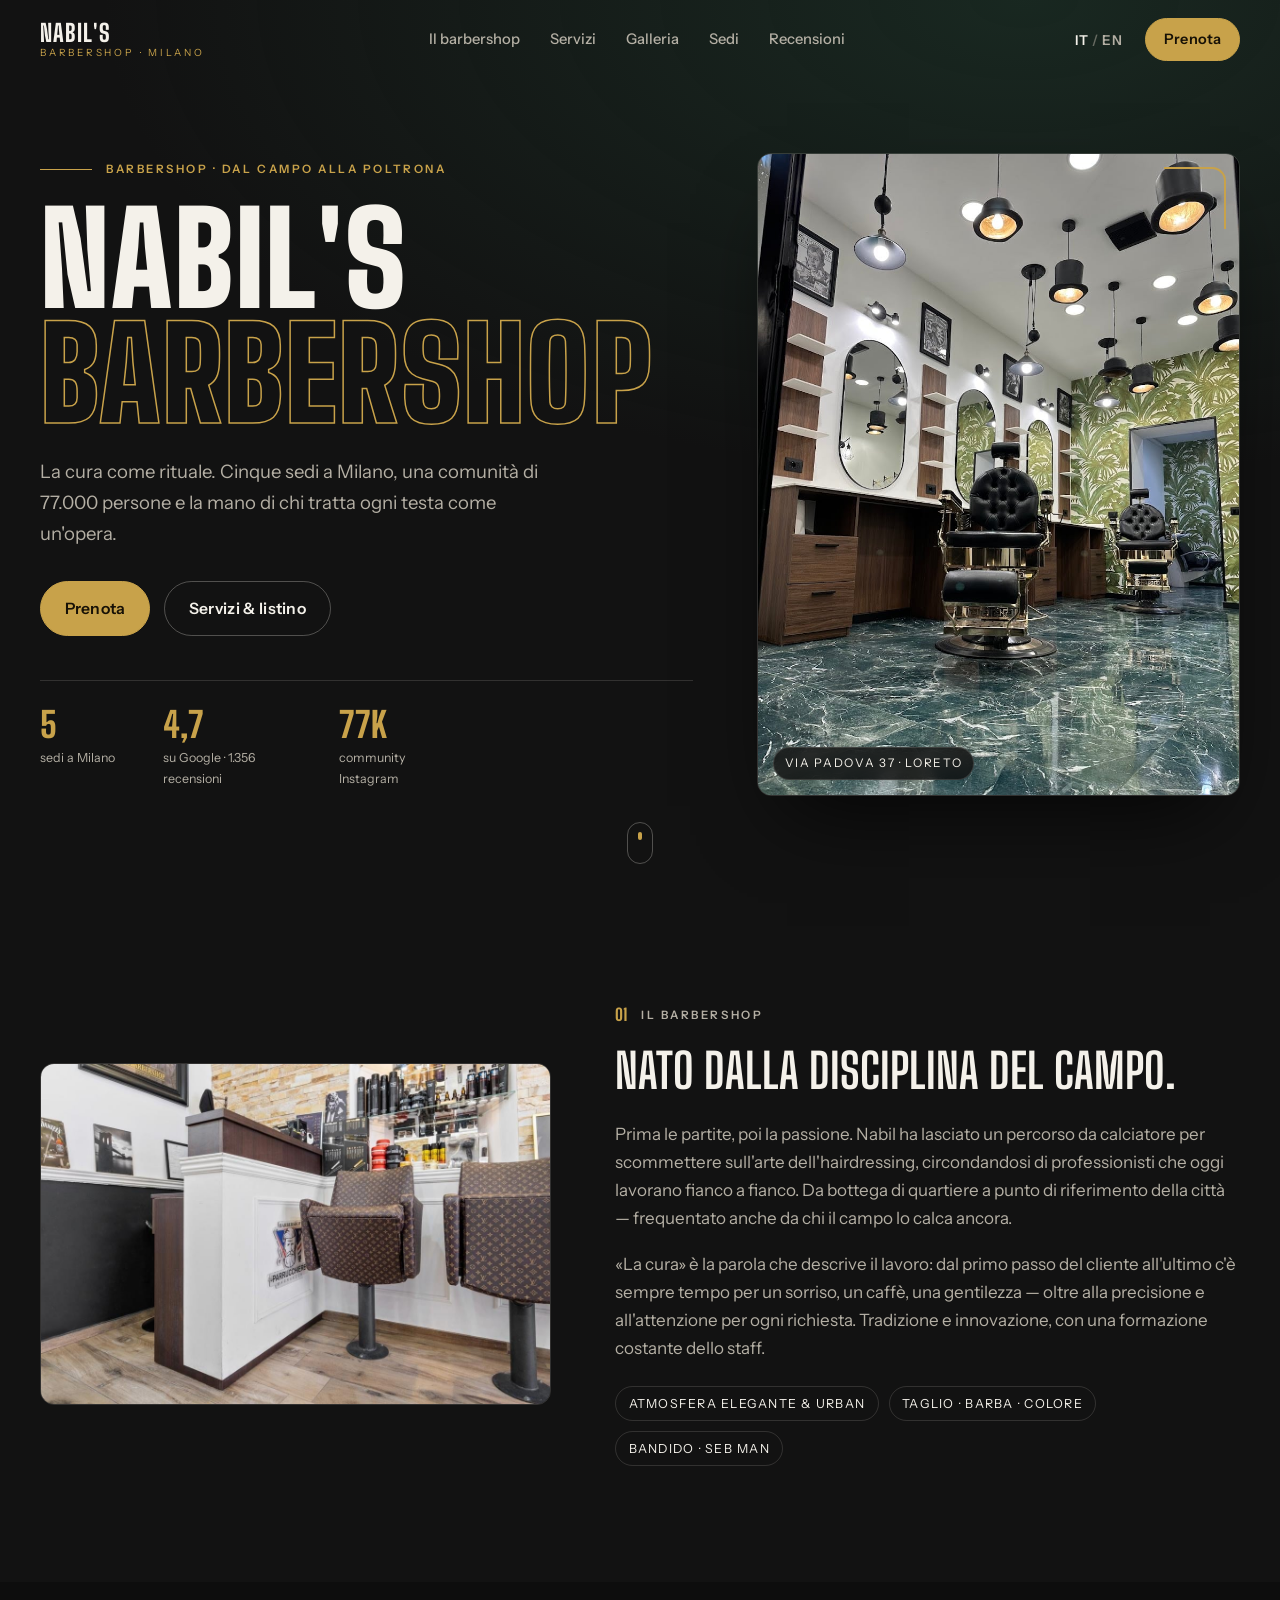
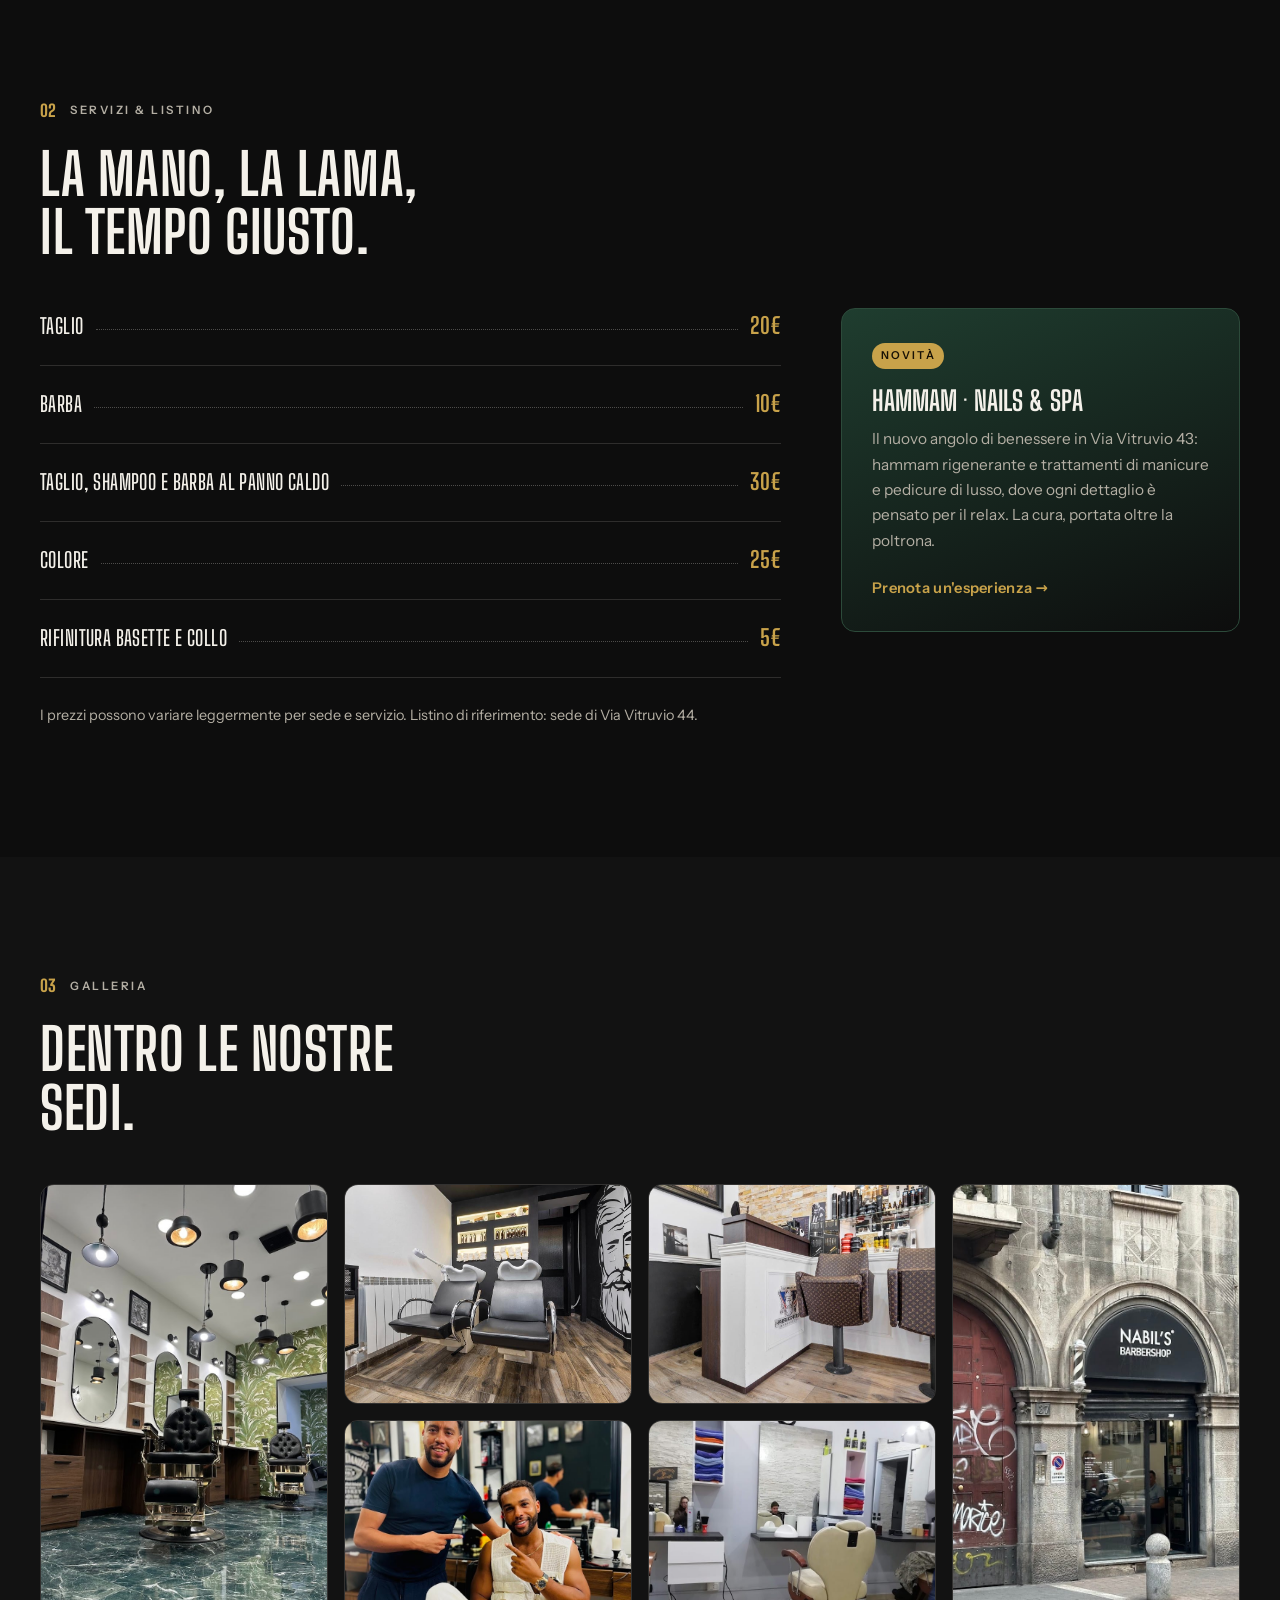
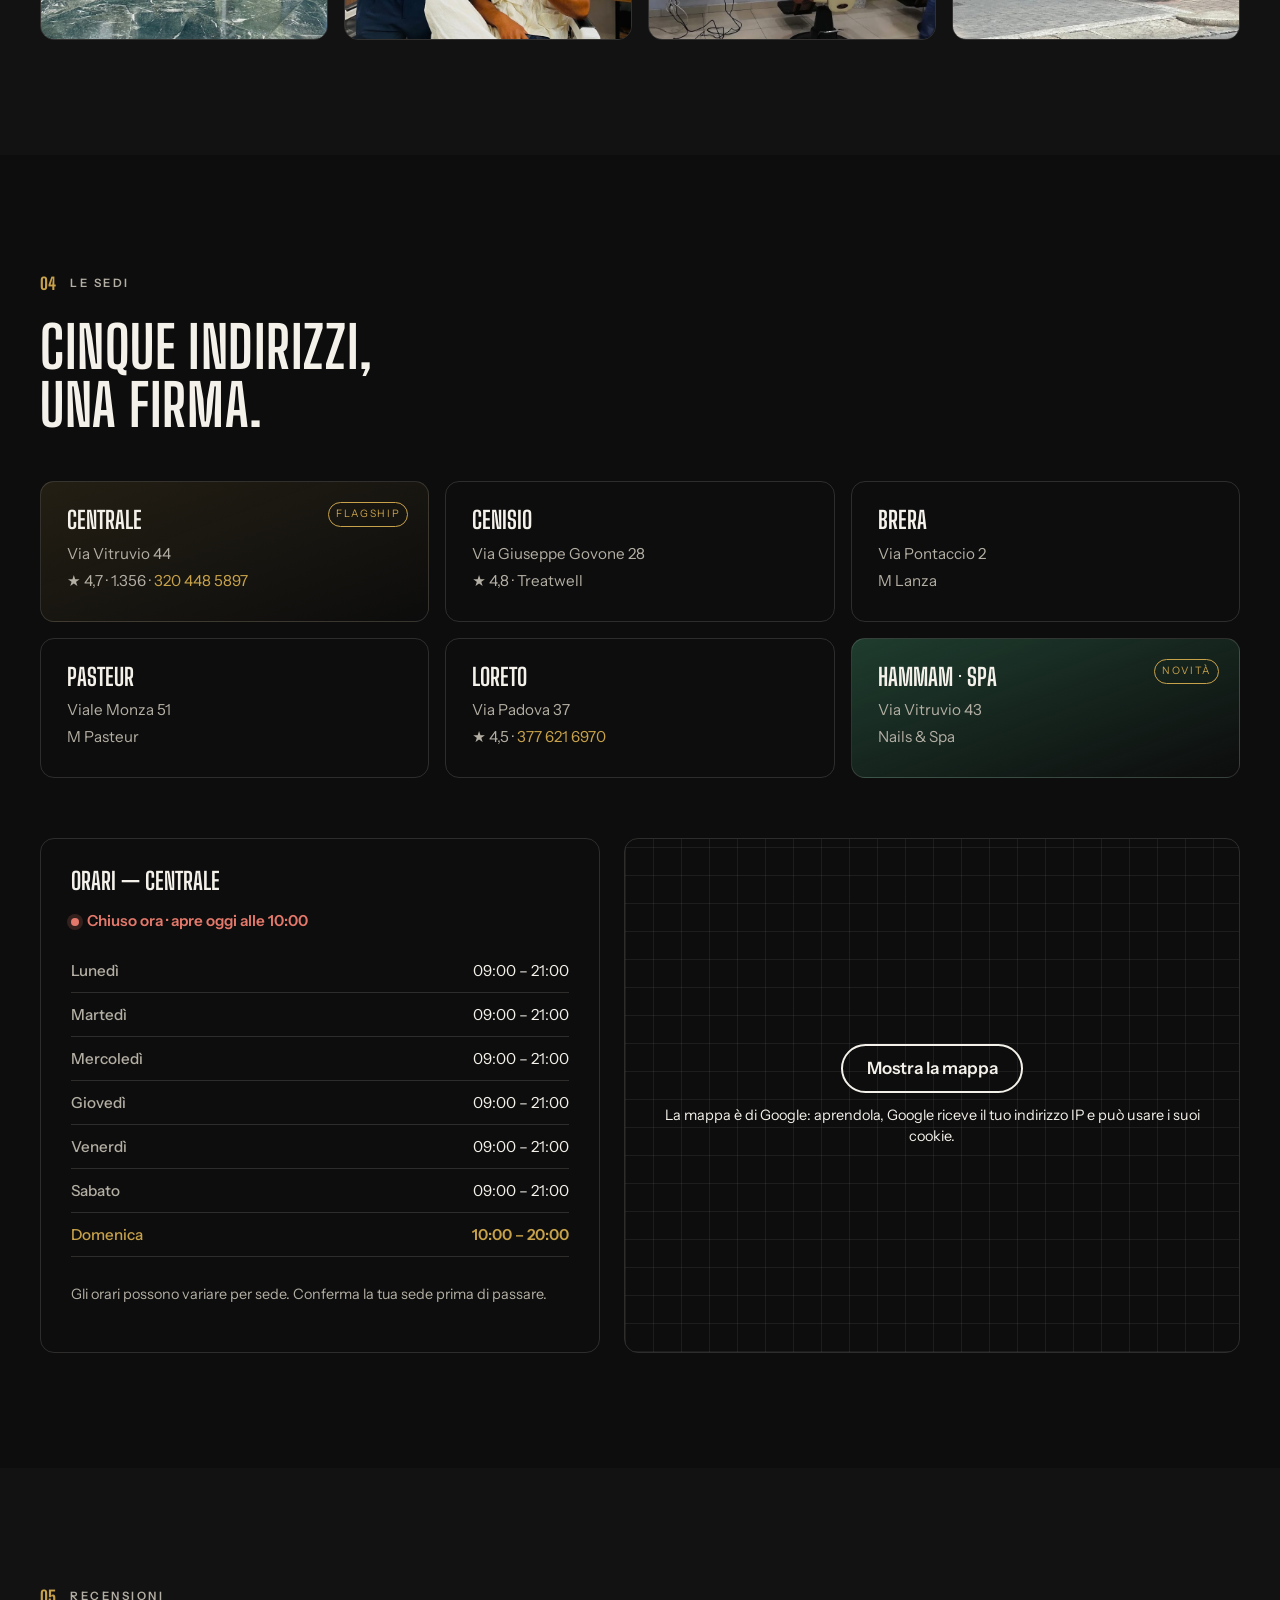
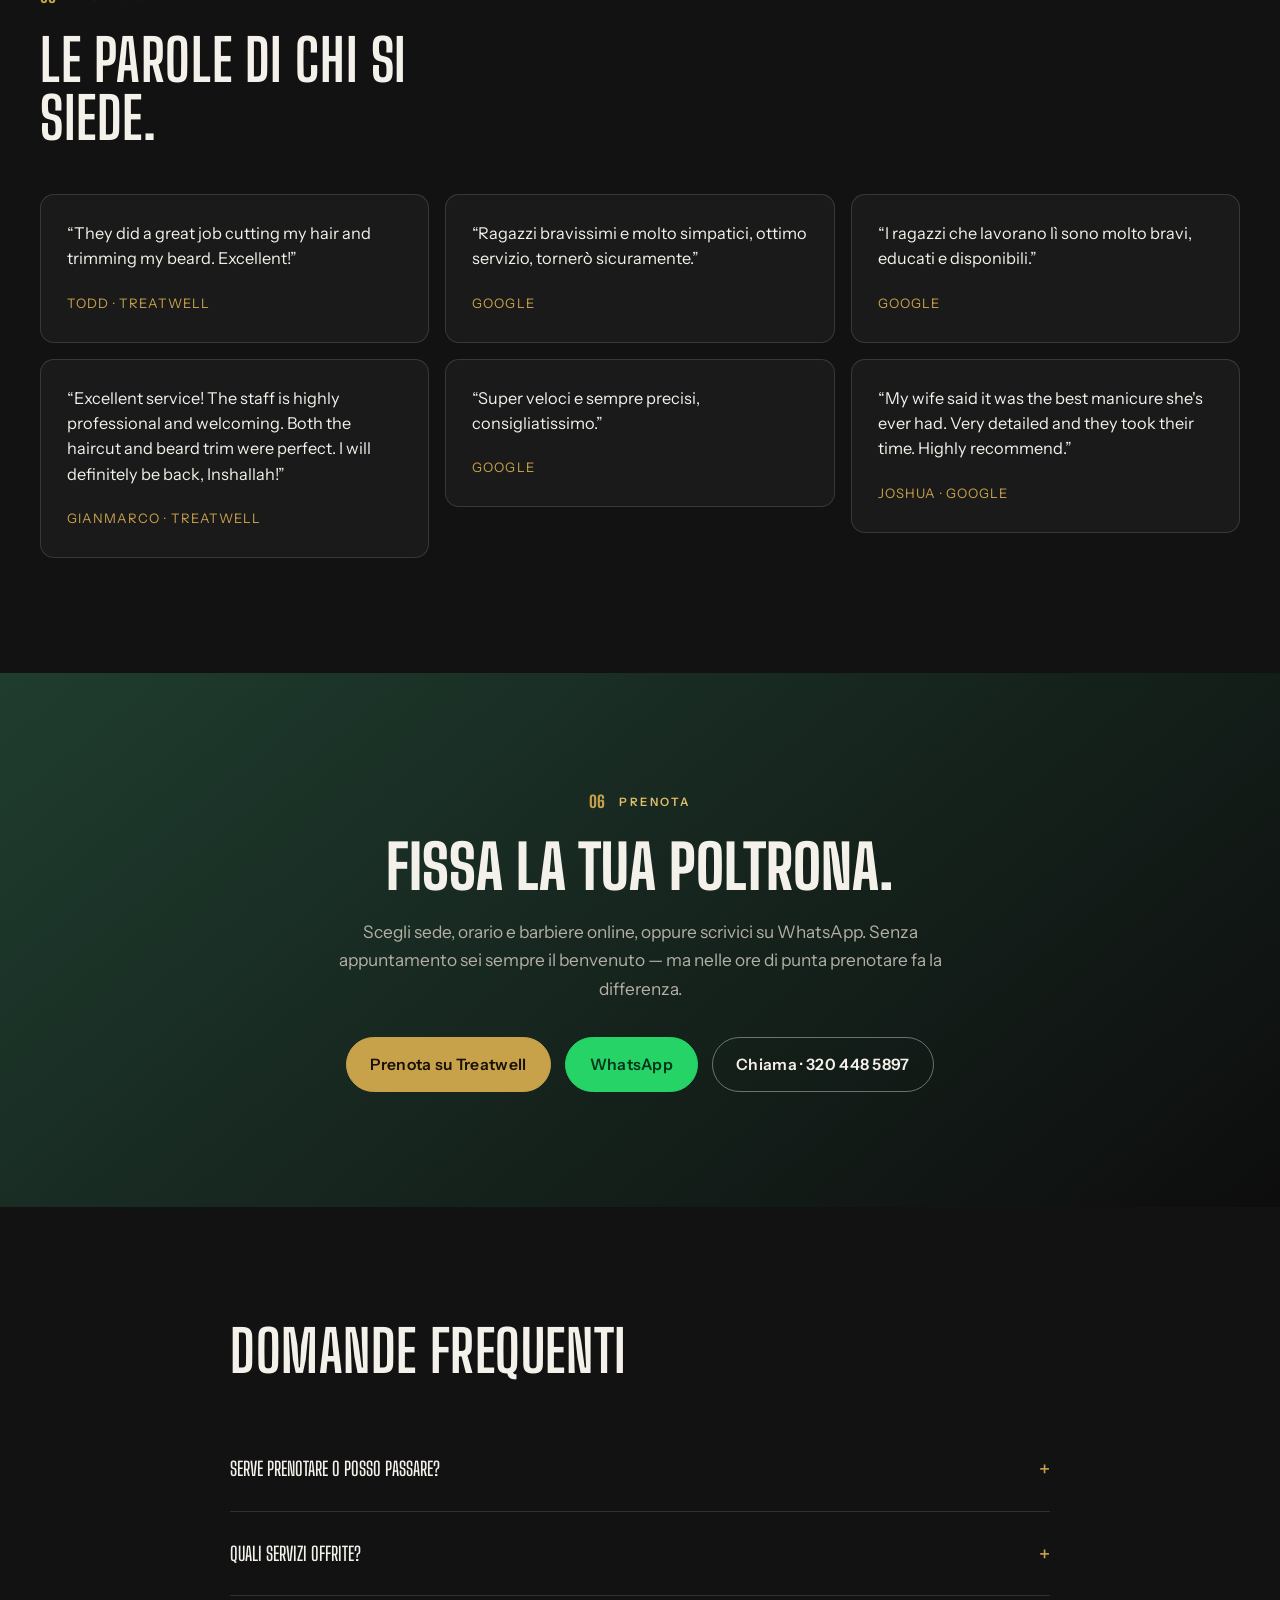
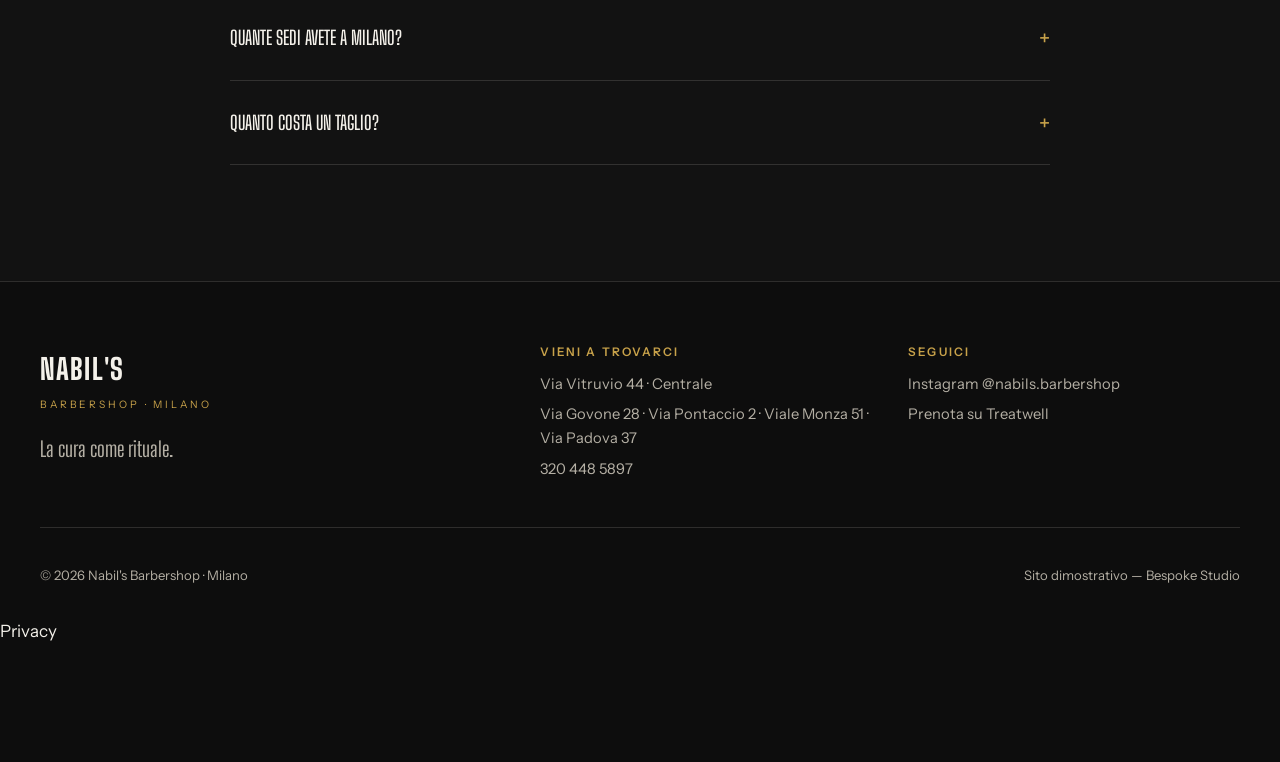
==== commit a7d819ca: "Privacy e pulizia: caratteri sul sito, mappa al clic, informativa, noindex - caratteri copiati nel s" ====
--- a/index.html
+++ b/index.html
@@ -4,6 +4,7 @@
 <meta charset="utf-8">
 <script>(function(d){var r=d.documentElement;r.className=r.className.replace('no-js','js');if(matchMedia('(prefers-reduced-motion:reduce)').matches)r.classList.add('reduce-motion');})(document);</script>
 <meta name="viewport" content="width=device-width, initial-scale=1">
+<meta name="robots" content="noindex">
 <title>Nabil's Barbershop — Barbiere a Milano · 5 sedi · La cura come rituale</title>
 <meta name="description" content="Nabil's Barbershop: la casa del grooming maschile a Milano. 5 sedi (Centrale, Cenisio, Brera, Pasteur, Loreto) più Hammam, Nails & Spa. Taglio, barba, colore. Prenota online.">
 <link rel="canonical" href="https://rotenzark.github.io/nabils-barbershop/">
@@ -21,9 +22,7 @@
 <link rel="icon" href="img/favicon.svg" type="image/svg+xml">
 <link rel="icon" href="img/favicon-32.png" sizes="32x32" type="image/png">
 <link rel="apple-touch-icon" href="img/apple-touch-icon.png">
-<link rel="preconnect" href="https://fonts.googleapis.com">
-<link rel="preconnect" href="https://fonts.gstatic.com" crossorigin>
-<link href="https://fonts.googleapis.com/css2?family=Big+Shoulders+Display:wght@500;600;700;800;900&family=Instrument+Sans:ital,wght@0,400;0,500;0,600;1,400&display=swap" rel="stylesheet">
+<link rel="stylesheet" href="fonts/fonts.css?v=1">
 <link rel="stylesheet" href="css/styles.css?v=1">
 <script type="application/ld+json">
 {
@@ -269,7 +268,7 @@
         <p class="note" data-i18n="hours.note">Gli orari possono variare per sede. Conferma la tua sede prima di passare.</p>
       </div>
       <div class="map reveal">
-        <iframe title="Mappa Nabil's Barbershop, Via Vitruvio 44 Milano" src="https://www.google.com/maps?q=Via+Vitruvio+44,+Milano&output=embed" loading="lazy" referrerpolicy="no-referrer-when-downgrade"></iframe>
+        <div class="mappa-clic" data-mappa-clic style="--mappa-h: 320px"><template><iframe title="Mappa Nabil's Barbershop, Via Vitruvio 44 Milano" src="https://www.google.com/maps?q=Via+Vitruvio+44,+Milano&output=embed" loading="lazy" referrerpolicy="no-referrer-when-downgrade"></iframe></template><div class="mappa-clic__velo"><a class="mappa-clic__btn" href="https://www.google.com/maps/search/?api=1&amp;query=Via%20Vitruvio%2044%2C%20Milano" target="_blank" rel="noopener">Mostra la mappa</a><p class="mappa-clic__nota">La mappa è di Google: aprendola, Google riceve il tuo indirizzo IP e può usare i suoi cookie.</p></div></div>
       </div>
     </div>
   </div>
@@ -373,6 +372,7 @@
     <p>© <span id="year"></span> Nabil's Barbershop · Milano</p>
     <p class="footer__credit" data-i18n="footer.credit">Sito dimostrativo — Bespoke Studio</p>
   </div>
+  <p class="privacy-link"><a href="privacy.html">Privacy</a></p>
 </footer>
 
 <!-- action bar mobile -->
@@ -389,5 +389,6 @@
 </div>
 
 <script src="js/main.js?v=1"></script>
+<script src="js/mappa-clic.js?v=1" defer></script>
 </body>
 </html>
--- a/fonts/fonts.css
+++ b/fonts/fonts.css
@@ -0,0 +1,216 @@
+/* Caratteri ospitati sul sito: nessuna richiesta a Google Fonts o Fontshare (giro privacy 1/10/2026). Licenze in LICENSE.txt. */
+/* vietnamese */
+@font-face {
+  font-family: 'Big Shoulders Display';
+  font-style: normal;
+  font-weight: 500;
+  font-display: swap;
+  src: url(bigshouldersdisplay-v24-fC1_PZJEZG-e9gHhdI4-NBbfd2ys3SjJCx1cw9DuHpM.woff2) format('woff2');
+  unicode-range: U+0102-0103, U+0110-0111, U+0128-0129, U+0168-0169, U+01A0-01A1, U+01AF-01B0, U+0300-0301, U+0303-0304, U+0308-0309, U+0323, U+0329, U+1EA0-1EF9, U+20AB;
+}
+/* latin-ext */
+@font-face {
+  font-family: 'Big Shoulders Display';
+  font-style: normal;
+  font-weight: 500;
+  font-display: swap;
+  src: url(bigshouldersdisplay-v24-fC1_PZJEZG-e9gHhdI4-NBbfd2ys3SjJCx1cwtDuHpM.woff2) format('woff2');
+  unicode-range: U+0100-02BA, U+02BD-02C5, U+02C7-02CC, U+02CE-02D7, U+02DD-02FF, U+0304, U+0308, U+0329, U+1D00-1DBF, U+1E00-1E9F, U+1EF2-1EFF, U+2020, U+20A0-20AB, U+20AD-20C0, U+2113, U+2C60-2C7F, U+A720-A7FF;
+}
+/* latin */
+@font-face {
+  font-family: 'Big Shoulders Display';
+  font-style: normal;
+  font-weight: 500;
+  font-display: swap;
+  src: url(bigshouldersdisplay-v24-fC1_PZJEZG-e9gHhdI4-NBbfd2ys3SjJCx1czNDu.woff2) format('woff2');
+  unicode-range: U+0000-00FF, U+0131, U+0152-0153, U+02BB-02BC, U+02C6, U+02DA, U+02DC, U+0304, U+0308, U+0329, U+2000-206F, U+20AC, U+2122, U+2191, U+2193, U+2212, U+2215, U+FEFF, U+FFFD;
+}
+/* vietnamese */
+@font-face {
+  font-family: 'Big Shoulders Display';
+  font-style: normal;
+  font-weight: 600;
+  font-display: swap;
+  src: url(bigshouldersdisplay-v24-fC1_PZJEZG-e9gHhdI4-NBbfd2ys3SjJCx1cw9DuHpM.woff2) format('woff2');
+  unicode-range: U+0102-0103, U+0110-0111, U+0128-0129, U+0168-0169, U+01A0-01A1, U+01AF-01B0, U+0300-0301, U+0303-0304, U+0308-0309, U+0323, U+0329, U+1EA0-1EF9, U+20AB;
+}
+/* latin-ext */
+@font-face {
+  font-family: 'Big Shoulders Display';
+  font-style: normal;
+  font-weight: 600;
+  font-display: swap;
+  src: url(bigshouldersdisplay-v24-fC1_PZJEZG-e9gHhdI4-NBbfd2ys3SjJCx1cwtDuHpM.woff2) format('woff2');
+  unicode-range: U+0100-02BA, U+02BD-02C5, U+02C7-02CC, U+02CE-02D7, U+02DD-02FF, U+0304, U+0308, U+0329, U+1D00-1DBF, U+1E00-1E9F, U+1EF2-1EFF, U+2020, U+20A0-20AB, U+20AD-20C0, U+2113, U+2C60-2C7F, U+A720-A7FF;
+}
+/* latin */
+@font-face {
+  font-family: 'Big Shoulders Display';
+  font-style: normal;
+  font-weight: 600;
+  font-display: swap;
+  src: url(bigshouldersdisplay-v24-fC1_PZJEZG-e9gHhdI4-NBbfd2ys3SjJCx1czNDu.woff2) format('woff2');
+  unicode-range: U+0000-00FF, U+0131, U+0152-0153, U+02BB-02BC, U+02C6, U+02DA, U+02DC, U+0304, U+0308, U+0329, U+2000-206F, U+20AC, U+2122, U+2191, U+2193, U+2212, U+2215, U+FEFF, U+FFFD;
+}
+/* vietnamese */
+@font-face {
+  font-family: 'Big Shoulders Display';
+  font-style: normal;
+  font-weight: 700;
+  font-display: swap;
+  src: url(bigshouldersdisplay-v24-fC1_PZJEZG-e9gHhdI4-NBbfd2ys3SjJCx1cw9DuHpM.woff2) format('woff2');
+  unicode-range: U+0102-0103, U+0110-0111, U+0128-0129, U+0168-0169, U+01A0-01A1, U+01AF-01B0, U+0300-0301, U+0303-0304, U+0308-0309, U+0323, U+0329, U+1EA0-1EF9, U+20AB;
+}
+/* latin-ext */
+@font-face {
+  font-family: 'Big Shoulders Display';
+  font-style: normal;
+  font-weight: 700;
+  font-display: swap;
+  src: url(bigshouldersdisplay-v24-fC1_PZJEZG-e9gHhdI4-NBbfd2ys3SjJCx1cwtDuHpM.woff2) format('woff2');
+  unicode-range: U+0100-02BA, U+02BD-02C5, U+02C7-02CC, U+02CE-02D7, U+02DD-02FF, U+0304, U+0308, U+0329, U+1D00-1DBF, U+1E00-1E9F, U+1EF2-1EFF, U+2020, U+20A0-20AB, U+20AD-20C0, U+2113, U+2C60-2C7F, U+A720-A7FF;
+}
+/* latin */
+@font-face {
+  font-family: 'Big Shoulders Display';
+  font-style: normal;
+  font-weight: 700;
+  font-display: swap;
+  src: url(bigshouldersdisplay-v24-fC1_PZJEZG-e9gHhdI4-NBbfd2ys3SjJCx1czNDu.woff2) format('woff2');
+  unicode-range: U+0000-00FF, U+0131, U+0152-0153, U+02BB-02BC, U+02C6, U+02DA, U+02DC, U+0304, U+0308, U+0329, U+2000-206F, U+20AC, U+2122, U+2191, U+2193, U+2212, U+2215, U+FEFF, U+FFFD;
+}
+/* vietnamese */
+@font-face {
+  font-family: 'Big Shoulders Display';
+  font-style: normal;
+  font-weight: 800;
+  font-display: swap;
+  src: url(bigshouldersdisplay-v24-fC1_PZJEZG-e9gHhdI4-NBbfd2ys3SjJCx1cw9DuHpM.woff2) format('woff2');
+  unicode-range: U+0102-0103, U+0110-0111, U+0128-0129, U+0168-0169, U+01A0-01A1, U+01AF-01B0, U+0300-0301, U+0303-0304, U+0308-0309, U+0323, U+0329, U+1EA0-1EF9, U+20AB;
+}
+/* latin-ext */
+@font-face {
+  font-family: 'Big Shoulders Display';
+  font-style: normal;
+  font-weight: 800;
+  font-display: swap;
+  src: url(bigshouldersdisplay-v24-fC1_PZJEZG-e9gHhdI4-NBbfd2ys3SjJCx1cwtDuHpM.woff2) format('woff2');
+  unicode-range: U+0100-02BA, U+02BD-02C5, U+02C7-02CC, U+02CE-02D7, U+02DD-02FF, U+0304, U+0308, U+0329, U+1D00-1DBF, U+1E00-1E9F, U+1EF2-1EFF, U+2020, U+20A0-20AB, U+20AD-20C0, U+2113, U+2C60-2C7F, U+A720-A7FF;
+}
+/* latin */
+@font-face {
+  font-family: 'Big Shoulders Display';
+  font-style: normal;
+  font-weight: 800;
+  font-display: swap;
+  src: url(bigshouldersdisplay-v24-fC1_PZJEZG-e9gHhdI4-NBbfd2ys3SjJCx1czNDu.woff2) format('woff2');
+  unicode-range: U+0000-00FF, U+0131, U+0152-0153, U+02BB-02BC, U+02C6, U+02DA, U+02DC, U+0304, U+0308, U+0329, U+2000-206F, U+20AC, U+2122, U+2191, U+2193, U+2212, U+2215, U+FEFF, U+FFFD;
+}
+/* vietnamese */
+@font-face {
+  font-family: 'Big Shoulders Display';
+  font-style: normal;
+  font-weight: 900;
+  font-display: swap;
+  src: url(bigshouldersdisplay-v24-fC1_PZJEZG-e9gHhdI4-NBbfd2ys3SjJCx1cw9DuHpM.woff2) format('woff2');
+  unicode-range: U+0102-0103, U+0110-0111, U+0128-0129, U+0168-0169, U+01A0-01A1, U+01AF-01B0, U+0300-0301, U+0303-0304, U+0308-0309, U+0323, U+0329, U+1EA0-1EF9, U+20AB;
+}
+/* latin-ext */
+@font-face {
+  font-family: 'Big Shoulders Display';
+  font-style: normal;
+  font-weight: 900;
+  font-display: swap;
+  src: url(bigshouldersdisplay-v24-fC1_PZJEZG-e9gHhdI4-NBbfd2ys3SjJCx1cwtDuHpM.woff2) format('woff2');
+  unicode-range: U+0100-02BA, U+02BD-02C5, U+02C7-02CC, U+02CE-02D7, U+02DD-02FF, U+0304, U+0308, U+0329, U+1D00-1DBF, U+1E00-1E9F, U+1EF2-1EFF, U+2020, U+20A0-20AB, U+20AD-20C0, U+2113, U+2C60-2C7F, U+A720-A7FF;
+}
+/* latin */
+@font-face {
+  font-family: 'Big Shoulders Display';
+  font-style: normal;
+  font-weight: 900;
+  font-display: swap;
+  src: url(bigshouldersdisplay-v24-fC1_PZJEZG-e9gHhdI4-NBbfd2ys3SjJCx1czNDu.woff2) format('woff2');
+  unicode-range: U+0000-00FF, U+0131, U+0152-0153, U+02BB-02BC, U+02C6, U+02DA, U+02DC, U+0304, U+0308, U+0329, U+2000-206F, U+20AC, U+2122, U+2191, U+2193, U+2212, U+2215, U+FEFF, U+FFFD;
+}
+/* latin-ext */
+@font-face {
+  font-family: 'Instrument Sans';
+  font-style: italic;
+  font-weight: 400;
+  font-stretch: 100%;
+  font-display: swap;
+  src: url(instrumentsans-v4-pxigypc9vsFDm051Uf6KVwgkfoSbSnNPooZAN0lInHGpCWNE27lgU-XJojENuu-2oyAH297Y.woff2) format('woff2');
+  unicode-range: U+0100-02BA, U+02BD-02C5, U+02C7-02CC, U+02CE-02D7, U+02DD-02FF, U+0304, U+0308, U+0329, U+1D00-1DBF, U+1E00-1E9F, U+1EF2-1EFF, U+2020, U+20A0-20AB, U+20AD-20C0, U+2113, U+2C60-2C7F, U+A720-A7FF;
+}
+/* latin */
+@font-face {
+  font-family: 'Instrument Sans';
+  font-style: italic;
+  font-weight: 400;
+  font-stretch: 100%;
+  font-display: swap;
+  src: url(instrumentsans-v4-pxigypc9vsFDm051Uf6KVwgkfoSbSnNPooZAN0lInHGpCWNE27lgU-XJojENuu-2oy4H2w.woff2) format('woff2');
+  unicode-range: U+0000-00FF, U+0131, U+0152-0153, U+02BB-02BC, U+02C6, U+02DA, U+02DC, U+0304, U+0308, U+0329, U+2000-206F, U+20AC, U+2122, U+2191, U+2193, U+2212, U+2215, U+FEFF, U+FFFD;
+}
+/* latin-ext */
+@font-face {
+  font-family: 'Instrument Sans';
+  font-style: normal;
+  font-weight: 400;
+  font-stretch: 100%;
+  font-display: swap;
+  src: url(instrumentsans-v4-pxiTypc9vsFDm051Uf6KVwgkfoSxQ0GsQv8ToedPibnr0She1YmV.woff2) format('woff2');
+  unicode-range: U+0100-02BA, U+02BD-02C5, U+02C7-02CC, U+02CE-02D7, U+02DD-02FF, U+0304, U+0308, U+0329, U+1D00-1DBF, U+1E00-1E9F, U+1EF2-1EFF, U+2020, U+20A0-20AB, U+20AD-20C0, U+2113, U+2C60-2C7F, U+A720-A7FF;
+}
+/* latin */
+@font-face {
+  font-family: 'Instrument Sans';
+  font-style: normal;
+  font-weight: 400;
+  font-stretch: 100%;
+  font-display: swap;
+  src: url(instrumentsans-v4-pxiTypc9vsFDm051Uf6KVwgkfoSxQ0GsQv8ToedPibnr0SZe1Q.woff2) format('woff2');
+  unicode-range: U+0000-00FF, U+0131, U+0152-0153, U+02BB-02BC, U+02C6, U+02DA, U+02DC, U+0304, U+0308, U+0329, U+2000-206F, U+20AC, U+2122, U+2191, U+2193, U+2212, U+2215, U+FEFF, U+FFFD;
+}
+/* latin-ext */
+@font-face {
+  font-family: 'Instrument Sans';
+  font-style: normal;
+  font-weight: 500;
+  font-stretch: 100%;
+  font-display: swap;
+  src: url(instrumentsans-v4-pxiTypc9vsFDm051Uf6KVwgkfoSxQ0GsQv8ToedPibnr0She1YmV.woff2) format('woff2');
+  unicode-range: U+0100-02BA, U+02BD-02C5, U+02C7-02CC, U+02CE-02D7, U+02DD-02FF, U+0304, U+0308, U+0329, U+1D00-1DBF, U+1E00-1E9F, U+1EF2-1EFF, U+2020, U+20A0-20AB, U+20AD-20C0, U+2113, U+2C60-2C7F, U+A720-A7FF;
+}
+/* latin */
+@font-face {
+  font-family: 'Instrument Sans';
+  font-style: normal;
+  font-weight: 500;
+  font-stretch: 100%;
+  font-display: swap;
+  src: url(instrumentsans-v4-pxiTypc9vsFDm051Uf6KVwgkfoSxQ0GsQv8ToedPibnr0SZe1Q.woff2) format('woff2');
+  unicode-range: U+0000-00FF, U+0131, U+0152-0153, U+02BB-02BC, U+02C6, U+02DA, U+02DC, U+0304, U+0308, U+0329, U+2000-206F, U+20AC, U+2122, U+2191, U+2193, U+2212, U+2215, U+FEFF, U+FFFD;
+}
+/* latin-ext */
+@font-face {
+  font-family: 'Instrument Sans';
+  font-style: normal;
+  font-weight: 600;
+  font-stretch: 100%;
+  font-display: swap;
+  src: url(instrumentsans-v4-pxiTypc9vsFDm051Uf6KVwgkfoSxQ0GsQv8ToedPibnr0She1YmV.woff2) format('woff2');
+  unicode-range: U+0100-02BA, U+02BD-02C5, U+02C7-02CC, U+02CE-02D7, U+02DD-02FF, U+0304, U+0308, U+0329, U+1D00-1DBF, U+1E00-1E9F, U+1EF2-1EFF, U+2020, U+20A0-20AB, U+20AD-20C0, U+2113, U+2C60-2C7F, U+A720-A7FF;
+}
+/* latin */
+@font-face {
+  font-family: 'Instrument Sans';
+  font-style: normal;
+  font-weight: 600;
+  font-stretch: 100%;
+  font-display: swap;
+  src: url(instrumentsans-v4-pxiTypc9vsFDm051Uf6KVwgkfoSxQ0GsQv8ToedPibnr0SZe1Q.woff2) format('woff2');
+  unicode-range: U+0000-00FF, U+0131, U+0152-0153, U+02BB-02BC, U+02C6, U+02DA, U+02DC, U+0304, U+0308, U+0329, U+2000-206F, U+20AC, U+2122, U+2191, U+2193, U+2212, U+2215, U+FEFF, U+FFFD;
+}
--- a/css/styles.css
+++ b/css/styles.css
@@ -264,3 +264,12 @@
   .hero__stats{flex-wrap:wrap;gap:20px}
   .scroll-cue{display:none}
 }
+
+/*MAPPACLIC*/
+/* la mappa Google si carica solo al clic (giro privacy 1/10/2026) */
+.mappa-clic { display: flex; align-items: center; justify-content: center; width: 100%; height: 100%; min-height: var(--mappa-h, 320px); box-sizing: border-box; padding: 24px; text-align: center; background: repeating-linear-gradient(0deg, rgba(127, 127, 127, 0.14) 0 1px, transparent 1px 28px), repeating-linear-gradient(90deg, rgba(127, 127, 127, 0.14) 0 1px, transparent 1px 28px); }
+.mappa-clic__velo { display: flex; flex-direction: column; align-items: center; gap: 12px; max-width: 32em; }
+.mappa-clic__btn { display: inline-block; padding: 0.75em 1.4em; border: 2px solid currentColor; border-radius: 999px; color: inherit; font: inherit; font-weight: 600; line-height: 1.2; text-decoration: none; background: transparent; cursor: pointer; }
+.mappa-clic__btn:hover, .mappa-clic__btn:focus-visible { text-decoration: underline; }
+.mappa-clic__nota { margin: 0; font-size: 0.85em; line-height: 1.45; }
+/*/MAPPACLIC*/
